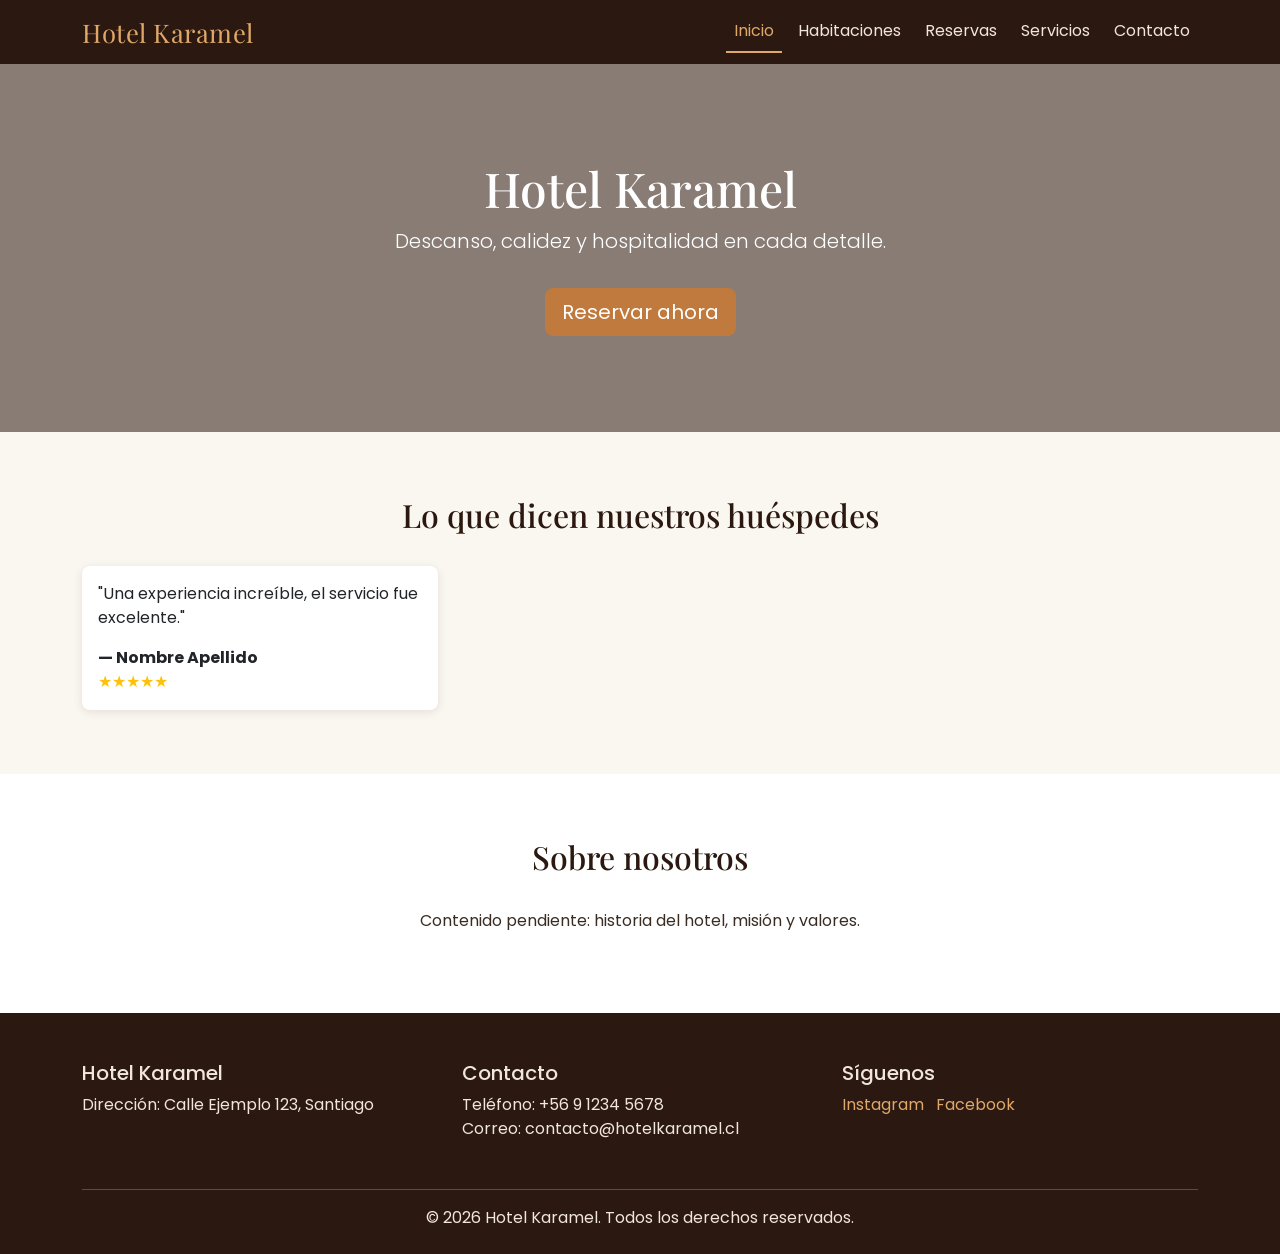
==== index.html @ dbb0a9de "Proyecto :D" ====
<!DOCTYPE html>
<html lang="es">
<head>
    <meta charset="UTF-8">
    <meta name="viewport" content="width=device-width, initial-scale=1.0">
    <title>Hotel Karamel</title>

    <!-- Bootstrap CSS -->
    <link href="https://cdn.jsdelivr.net/npm/bootstrap@5.3.3/dist/css/bootstrap.min.css" rel="stylesheet">
    <!-- Google Fonts -->
    <link rel="preconnect" href="https://fonts.googleapis.com">
    <link href="https://fonts.googleapis.com/css2?family=Playfair+Display:wght@600;700&family=Poppins:wght@300;400;600&display=swap" rel="stylesheet">
    <!-- Estilos propios -->
    <link rel="stylesheet" href="css/styles.css">
</head>
<body>

    <!-- ===== NAVBAR (R.11) ===== -->
    <nav class="navbar navbar-expand-lg navbar-karamel navbar-dark sticky-top">
        <div class="container">
            <a class="navbar-brand" href="index.html">Hotel Karamel</a>
            <button class="navbar-toggler" type="button" data-bs-toggle="collapse" data-bs-target="#navMenu">
                <span class="navbar-toggler-icon"></span>
            </button>
            <div class="collapse navbar-collapse" id="navMenu">
                <ul class="navbar-nav ms-auto">
                    <li class="nav-item"><a class="nav-link" href="index.html">Inicio</a></li>
                    <li class="nav-item"><a class="nav-link" href="habitaciones.html">Habitaciones</a></li>
                    <li class="nav-item"><a class="nav-link" href="reservas.html">Reservas</a></li>
                    <li class="nav-item"><a class="nav-link" href="servicios.html">Servicios</a></li>
                    <li class="nav-item"><a class="nav-link" href="contacto.html">Contacto</a></li>
                </ul>
            </div>
        </div>
    </nav>

    <!-- ===== HERO / R.1 Página de inicio ===== -->
    <header class="hero-karamel">
        <h1>Hotel Karamel</h1>
        <p class="lead">Descanso, calidez y hospitalidad en cada detalle.</p>
        <a href="reservas.html" class="btn btn-karamel btn-lg mt-3">Reservar ahora</a>
    </header>

    <main>

        <!-- ===== R.10 Sección de testimonios ===== -->
        <section id="testimonios">
            <div class="container">
                <h2>Lo que dicen nuestros huéspedes</h2>
                <div class="row g-4" id="lista-testimonios">
                    <!-- TODO (Anaïs): repetir esta card por cada testimonio -->
                    <div class="col-md-4">
                        <div class="card card-karamel h-100 p-3">
                            <p>"Una experiencia increíble, el servicio fue excelente."</p>
                            <strong>— Nombre Apellido</strong>
                            <div class="text-warning">★★★★★</div>
                        </div>
                    </div>
                </div>
            </div>
        </section>

        <!-- ===== R.14 Sección Sobre nosotros ===== -->
        <section id="sobre-nosotros" class="bg-white">
            <div class="container">
                <h2>Sobre nosotros</h2>
                <!-- TODO (Anaïs): historia, misión y valores del Hotel Karamel -->
                <p class="text-center mx-auto" style="max-width: 700px;">
                    Contenido pendiente: historia del hotel, misión y valores.
                </p>
            </div>
        </section>

    </main>

    <!-- ===== R.15 Footer con datos de contacto (compartido en todas las páginas) ===== -->
    <footer class="footer-karamel">
        <div class="container">
            <div class="row">
                <div class="col-md-4 mb-3">
                    <h5>Hotel Karamel</h5>
                    <p>Dirección: Calle Ejemplo 123, Santiago</p>
                </div>
                <div class="col-md-4 mb-3">
                    <h5>Contacto</h5>
                    <p>Teléfono: +56 9 1234 5678<br>
                    Correo: contacto@hotelkaramel.cl</p>
                </div>
                <div class="col-md-4 mb-3">
                    <h5>Síguenos</h5>
                    <a href="#" class="me-2">Instagram</a>
                    <a href="#">Facebook</a>
                </div>
            </div>
            <hr>
            <p class="text-center mb-0">&copy; 2026 Hotel Karamel. Todos los derechos reservados.</p>
        </div>
    </footer>

    <!-- Bootstrap JS -->
    <script src="https://cdn.jsdelivr.net/npm/bootstrap@5.3.3/dist/js/bootstrap.bundle.min.js"></script>
    <script src="js/main.js"></script>
</body>
</html>
---- css/styles.css ----
/* ============================================
   HOTEL KARAMEL — Hoja de estilos base
   Paleta inspirada en el nombre del hotel: tonos
   caramelo / ámbar sobre un fondo cálido oscuro.
   ============================================ */

:root {
  --karamel-dark: #2b1810;      /* fondo header/footer */
  --karamel-amber: #c17a3d;     /* acento principal (caramelo) */
  --karamel-amber-light: #e0a868;
  --karamel-cream: #faf6f0;     /* fondo general */
  --karamel-text: #3a2c22;
  --karamel-muted: #7a6a5c;

  --font-display: 'Playfair Display', Georgia, serif;
  --font-body: 'Poppins', 'Segoe UI', sans-serif;
}

body {
  font-family: var(--font-body);
  color: var(--karamel-text);
  background-color: var(--karamel-cream);
}

h1, h2, h3, .navbar-brand {
  font-family: var(--font-display);
}

/* ---------- NAVBAR ---------- */
.navbar-karamel {
  background-color: var(--karamel-dark);
}

.navbar-karamel .navbar-brand {
  color: var(--karamel-amber-light) !important;
  font-size: 1.6rem;
  letter-spacing: 0.5px;
}

.navbar-karamel .nav-link {
  color: #f0e6da !important;
  margin-left: 0.5rem;
  transition: color 0.2s ease;
}

.navbar-karamel .nav-link:hover {
  color: var(--karamel-amber-light) !important;
}

/* Resaltado de la sección activa (controlado por js/main.js) */
.navbar-karamel .nav-link.active {
  color: var(--karamel-amber-light) !important;
  border-bottom: 2px solid var(--karamel-amber-light);
}

/* ---------- HERO ---------- */
.hero-karamel {
  background: linear-gradient(rgba(43, 24, 16, 0.55), rgba(43, 24, 16, 0.55)),
              url('../img/hero-hotel.jpg') center/cover no-repeat;
  color: #fff;
  padding: 6rem 1rem;
  text-align: center;
}

.hero-karamel h1 {
  font-size: 3rem;
}

/* ---------- BOTONES ---------- */
.btn-karamel {
  background-color: var(--karamel-amber);
  border-color: var(--karamel-amber);
  color: #fff;
}

.btn-karamel:hover {
  background-color: var(--karamel-amber-light);
  border-color: var(--karamel-amber-light);
  color: #2b1810;
}

/* ---------- CARDS (habitaciones, servicios, testimonios) ---------- */
.card-karamel {
  border: none;
  border-radius: 0.5rem;
  box-shadow: 0 2px 10px rgba(43, 24, 16, 0.1);
  overflow: hidden;
}

.card-karamel .card-title {
  font-family: var(--font-display);
  color: var(--karamel-dark);
}

.card-karamel .precio {
  color: var(--karamel-amber);
  font-weight: 600;
}

/* ---------- SECCIONES ---------- */
section {
  padding: 4rem 0;
}

section h2 {
  color: var(--karamel-dark);
  margin-bottom: 2rem;
  text-align: center;
}

/* ---------- MENSAJES DE ESTADO (validaciones, confirmaciones) ---------- */
.mensaje-exito {
  color: #2e7d32;
  background-color: #e8f5e9;
  border: 1px solid #2e7d32;
  border-radius: 0.375rem;
  padding: 0.75rem 1rem;
  margin-top: 1rem;
}

.mensaje-error {
  color: #c62828;
  background-color: #fdecea;
  border: 1px solid #c62828;
  border-radius: 0.375rem;
  padding: 0.75rem 1rem;
  margin-top: 1rem;
}

.d-none-karamel {
  display: none;
}

/* ---------- FOOTER ---------- */
.footer-karamel {
  background-color: var(--karamel-dark);
  color: #f0e6da;
  padding: 3rem 0 1.5rem;
}

.footer-karamel a {
  color: var(--karamel-amber-light);
  text-decoration: none;
}

.footer-karamel a:hover {
  text-decoration: underline;
}
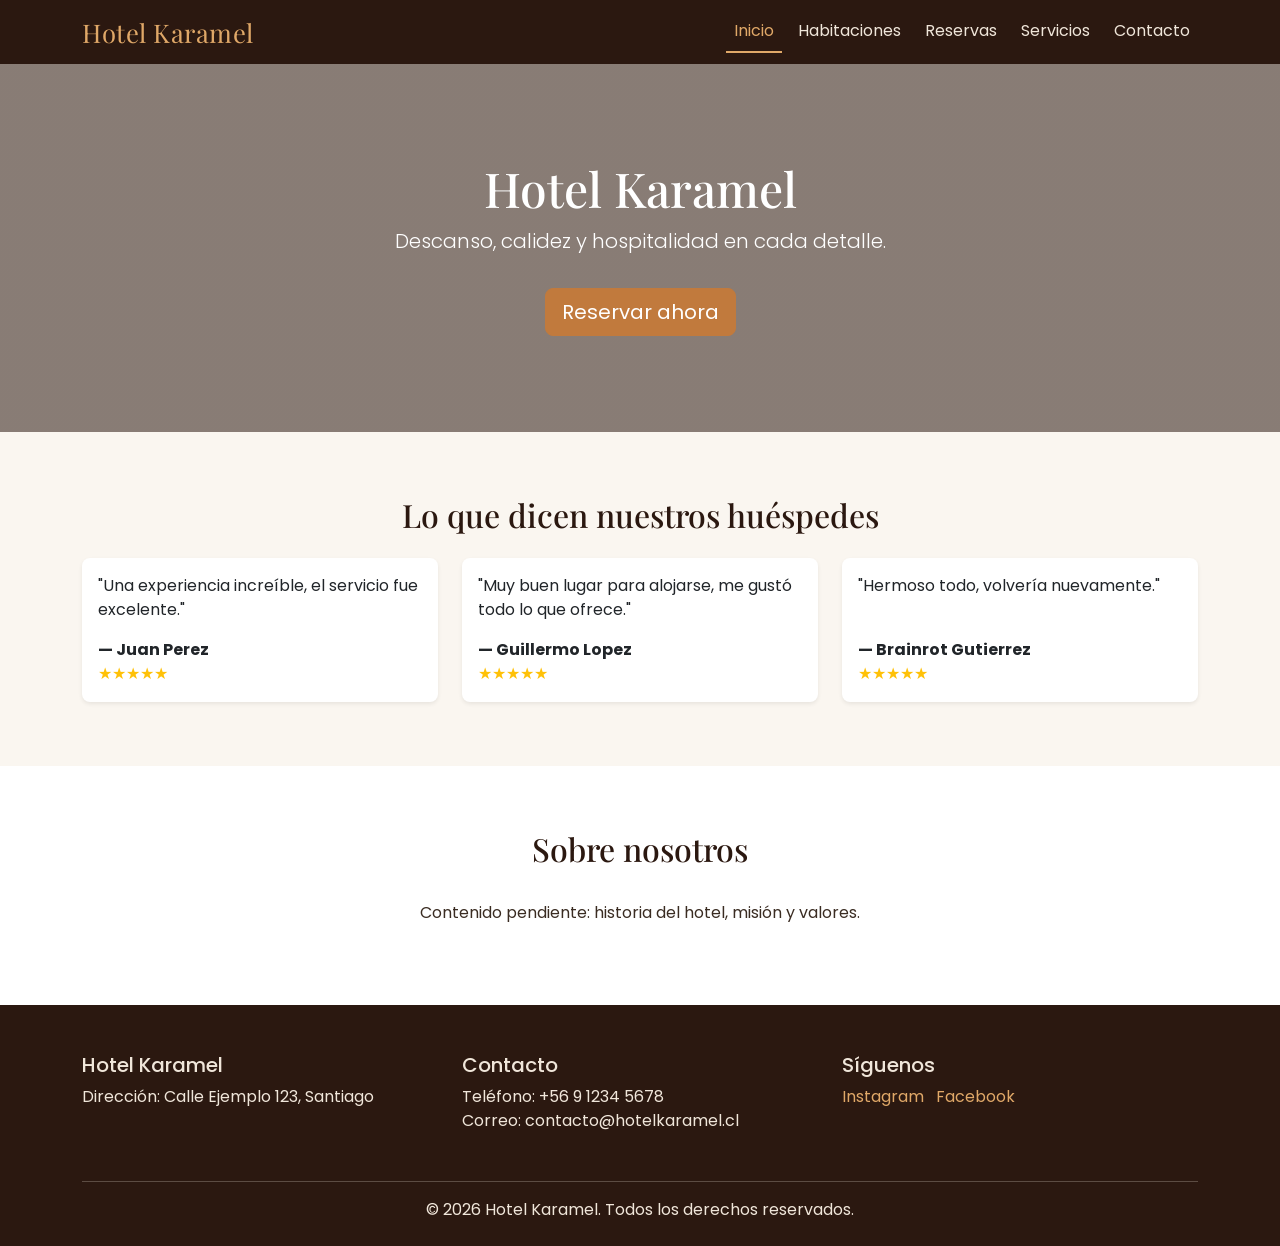
==== commit ecff39a5: "Cambios" ====
--- a/index.html
+++ b/index.html
@@ -44,21 +44,48 @@
     <main>
 
         <!-- ===== R.10 Sección de testimonios ===== -->
-        <section id="testimonios">
-            <div class="container">
-                <h2>Lo que dicen nuestros huéspedes</h2>
-                <div class="row g-4" id="lista-testimonios">
-                    <!-- TODO (Anaïs): repetir esta card por cada testimonio -->
-                    <div class="col-md-4">
-                        <div class="card card-karamel h-100 p-3">
-                            <p>"Una experiencia increíble, el servicio fue excelente."</p>
-                            <strong>— Nombre Apellido</strong>
-                            <div class="text-warning">★★★★★</div>
-                        </div>
+<section id="testimonios">
+    <div class="container">
+        <h2 class="text-center mb-4">Lo que dicen nuestros huéspedes</h2>
+        
+        <div class="row g-4" id="lista-testimonios">
+
+            <!-- Testimonio 1 -->
+            <div class="col-md-4">
+                <div class="card card-karamel h-100 p-3 shadow-sm">
+                    <p class="card-text">"Una experiencia increíble, el servicio fue excelente."</p>
+                    <div class="mt-auto">
+                        <strong class="d-block">— Juan Perez</strong>
+                        <div class="text-warning">★★★★★</div>
                     </div>
                 </div>
             </div>
-        </section>
+
+            <!-- Testimonio 2 -->
+            <div class="col-md-4">
+                <div class="card card-karamel h-100 p-3 shadow-sm">
+                    <p class="card-text">"Muy buen lugar para alojarse, me gustó todo lo que ofrece."</p>
+                    <div class="mt-auto">
+                        <strong class="d-block">— Guillermo Lopez</strong>
+                        <div class="text-warning">★★★★★</div>
+                    </div>
+                </div>
+            </div>
+
+            <!-- Testimonio 3 -->
+            <div class="col-md-4">
+                <div class="card card-karamel h-100 p-3 shadow-sm">
+                    <p class="card-text">"Hermoso todo, volvería nuevamente."</p>
+                    <div class="mt-auto">
+                        <strong class="d-block">— Brainrot Gutierrez</strong>
+                        <div class="text-warning">★★★★★</div>
+                    </div>
+                </div>
+            </div>
+
+        </div>
+    </div>
+</section>
 
         <!-- ===== R.14 Sección Sobre nosotros ===== -->
         <section id="sobre-nosotros" class="bg-white">
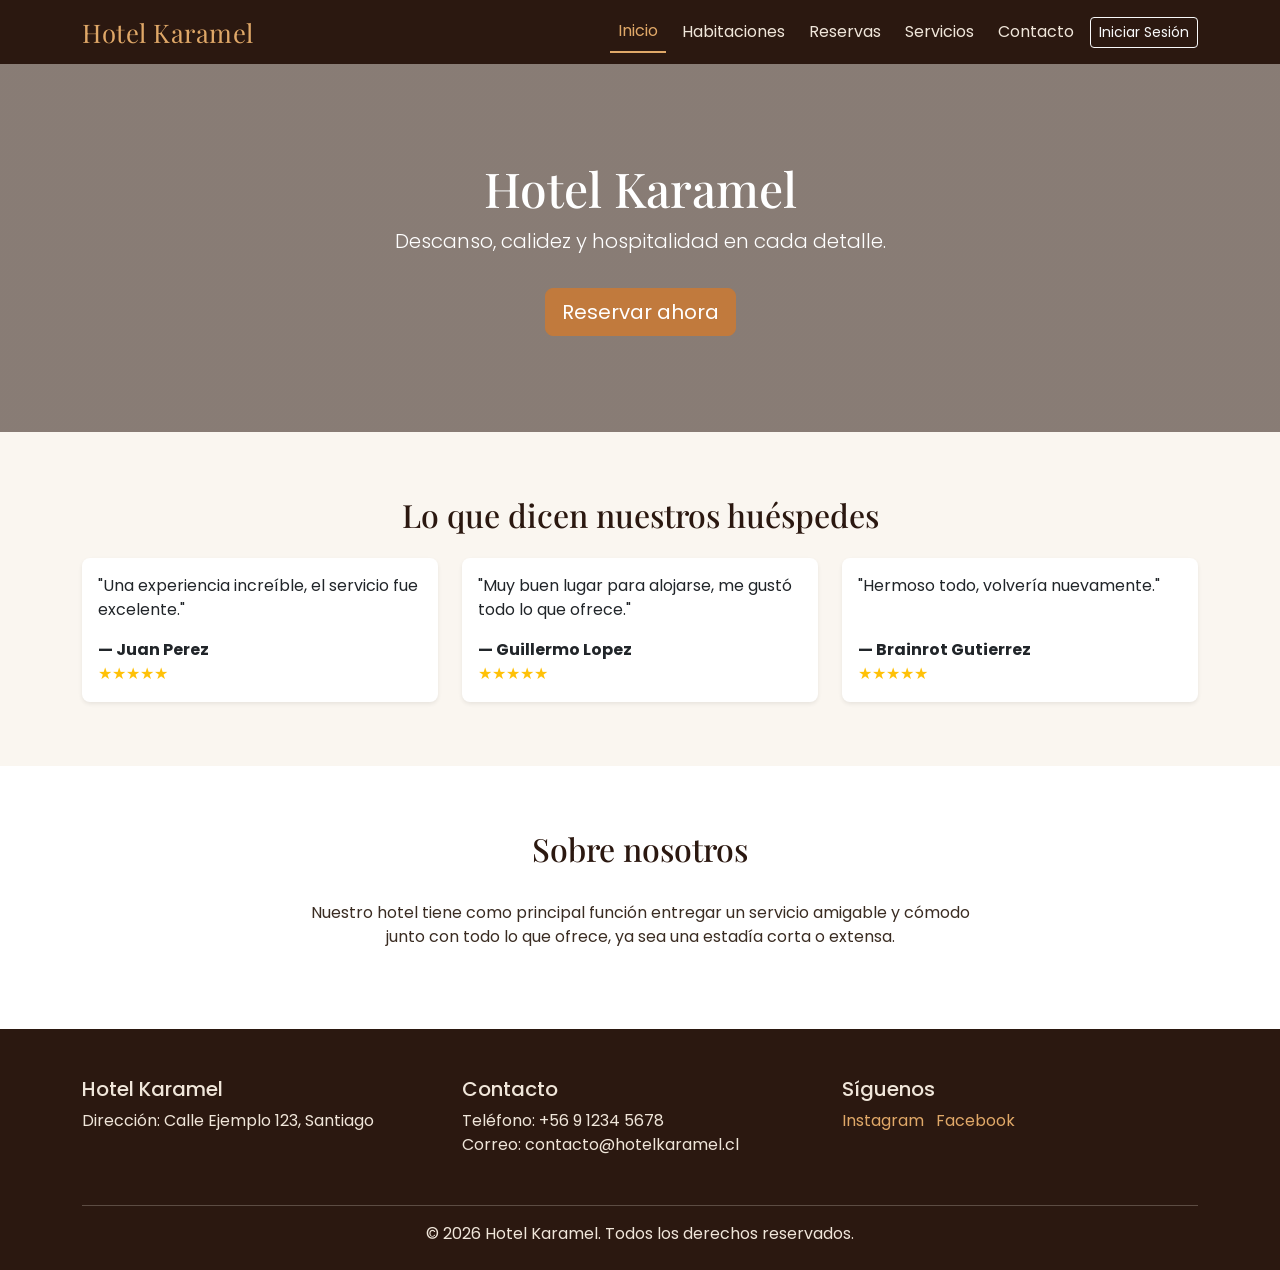
==== commit ff4f7385: "Se Agrega un Login y Perfil" ====
--- a/index.html
+++ b/index.html
@@ -23,12 +23,17 @@
                 <span class="navbar-toggler-icon"></span>
             </button>
             <div class="collapse navbar-collapse" id="navMenu">
-                <ul class="navbar-nav ms-auto">
-                    <li class="nav-item"><a class="nav-link" href="index.html">Inicio</a></li>
+                <ul class="navbar-nav ms-auto align-items-lg-center">
+                    <li class="nav-item"><a class="nav-link active" href="index.html">Inicio</a></li>
                     <li class="nav-item"><a class="nav-link" href="habitaciones.html">Habitaciones</a></li>
                     <li class="nav-item"><a class="nav-link" href="reservas.html">Reservas</a></li>
                     <li class="nav-item"><a class="nav-link" href="servicios.html">Servicios</a></li>
                     <li class="nav-item"><a class="nav-link" href="contacto.html">Contacto</a></li>
+                    
+                    <!-- Elemento dinámico para el perfil / login -->
+                    <li class="nav-item ms-lg-2" id="menu-usuario">
+                        <a class="btn btn-outline-light btn-sm" href="login.html">Iniciar Sesión</a>
+                    </li>
                 </ul>
             </div>
         </div>
@@ -44,56 +49,55 @@
     <main>
 
         <!-- ===== R.10 Sección de testimonios ===== -->
-<section id="testimonios">
-    <div class="container">
-        <h2 class="text-center mb-4">Lo que dicen nuestros huéspedes</h2>
-        
-        <div class="row g-4" id="lista-testimonios">
+        <section id="testimonios">
+            <div class="container">
+                <h2 class="text-center mb-4">Lo que dicen nuestros huéspedes</h2>
+                
+                <div class="row g-4" id="lista-testimonios">
 
-            <!-- Testimonio 1 -->
-            <div class="col-md-4">
-                <div class="card card-karamel h-100 p-3 shadow-sm">
-                    <p class="card-text">"Una experiencia increíble, el servicio fue excelente."</p>
-                    <div class="mt-auto">
-                        <strong class="d-block">— Juan Perez</strong>
-                        <div class="text-warning">★★★★★</div>
+                    <!-- Testimonio 1 -->
+                    <div class="col-md-4">
+                        <div class="card card-karamel h-100 p-3 shadow-sm">
+                            <p class="card-text">"Una experiencia increíble, el servicio fue excelente."</p>
+                            <div class="mt-auto">
+                                <strong class="d-block">— Juan Perez</strong>
+                                <div class="text-warning">★★★★★</div>
+                            </div>
+                        </div>
                     </div>
+
+                    <!-- Testimonio 2 -->
+                    <div class="col-md-4">
+                        <div class="card card-karamel h-100 p-3 shadow-sm">
+                            <p class="card-text">"Muy buen lugar para alojarse, me gustó todo lo que ofrece."</p>
+                            <div class="mt-auto">
+                                <strong class="d-block">— Guillermo Lopez</strong>
+                                <div class="text-warning">★★★★★</div>
+                            </div>
+                        </div>
+                    </div>
+
+                    <!-- Testimonio 3 -->
+                    <div class="col-md-4">
+                        <div class="card card-karamel h-100 p-3 shadow-sm">
+                            <p class="card-text">"Hermoso todo, volvería nuevamente."</p>
+                            <div class="mt-auto">
+                                <strong class="d-block">— Brainrot Gutierrez</strong>
+                                <div class="text-warning">★★★★★</div>
+                            </div>
+                        </div>
+                    </div>
+
                 </div>
             </div>
-
-            <!-- Testimonio 2 -->
-            <div class="col-md-4">
-                <div class="card card-karamel h-100 p-3 shadow-sm">
-                    <p class="card-text">"Muy buen lugar para alojarse, me gustó todo lo que ofrece."</p>
-                    <div class="mt-auto">
-                        <strong class="d-block">— Guillermo Lopez</strong>
-                        <div class="text-warning">★★★★★</div>
-                    </div>
-                </div>
-            </div>
-
-            <!-- Testimonio 3 -->
-            <div class="col-md-4">
-                <div class="card card-karamel h-100 p-3 shadow-sm">
-                    <p class="card-text">"Hermoso todo, volvería nuevamente."</p>
-                    <div class="mt-auto">
-                        <strong class="d-block">— Brainrot Gutierrez</strong>
-                        <div class="text-warning">★★★★★</div>
-                    </div>
-                </div>
-            </div>
-
-        </div>
-    </div>
-</section>
+        </section>
 
         <!-- ===== R.14 Sección Sobre nosotros ===== -->
         <section id="sobre-nosotros" class="bg-white">
             <div class="container">
                 <h2>Sobre nosotros</h2>
-                <!-- TODO (Anaïs): historia, misión y valores del Hotel Karamel -->
                 <p class="text-center mx-auto" style="max-width: 700px;">
-                    Contenido pendiente: historia del hotel, misión y valores.
+                    Nuestro hotel tiene como principal función entregar un servicio amigable y cómodo junto con todo lo que ofrece, ya sea una estadía corta o extensa.
                 </p>
             </div>
         </section>
@@ -126,6 +130,9 @@
 
     <!-- Bootstrap JS -->
     <script src="https://cdn.jsdelivr.net/npm/bootstrap@5.3.3/dist/js/bootstrap.bundle.min.js"></script>
+    
+    <!-- Scripts Propios (Cargar siempre auth.js antes de main.js) -->
+    <script src="js/auth.js"></script>
     <script src="js/main.js"></script>
 </body>
-</html>
+</html>
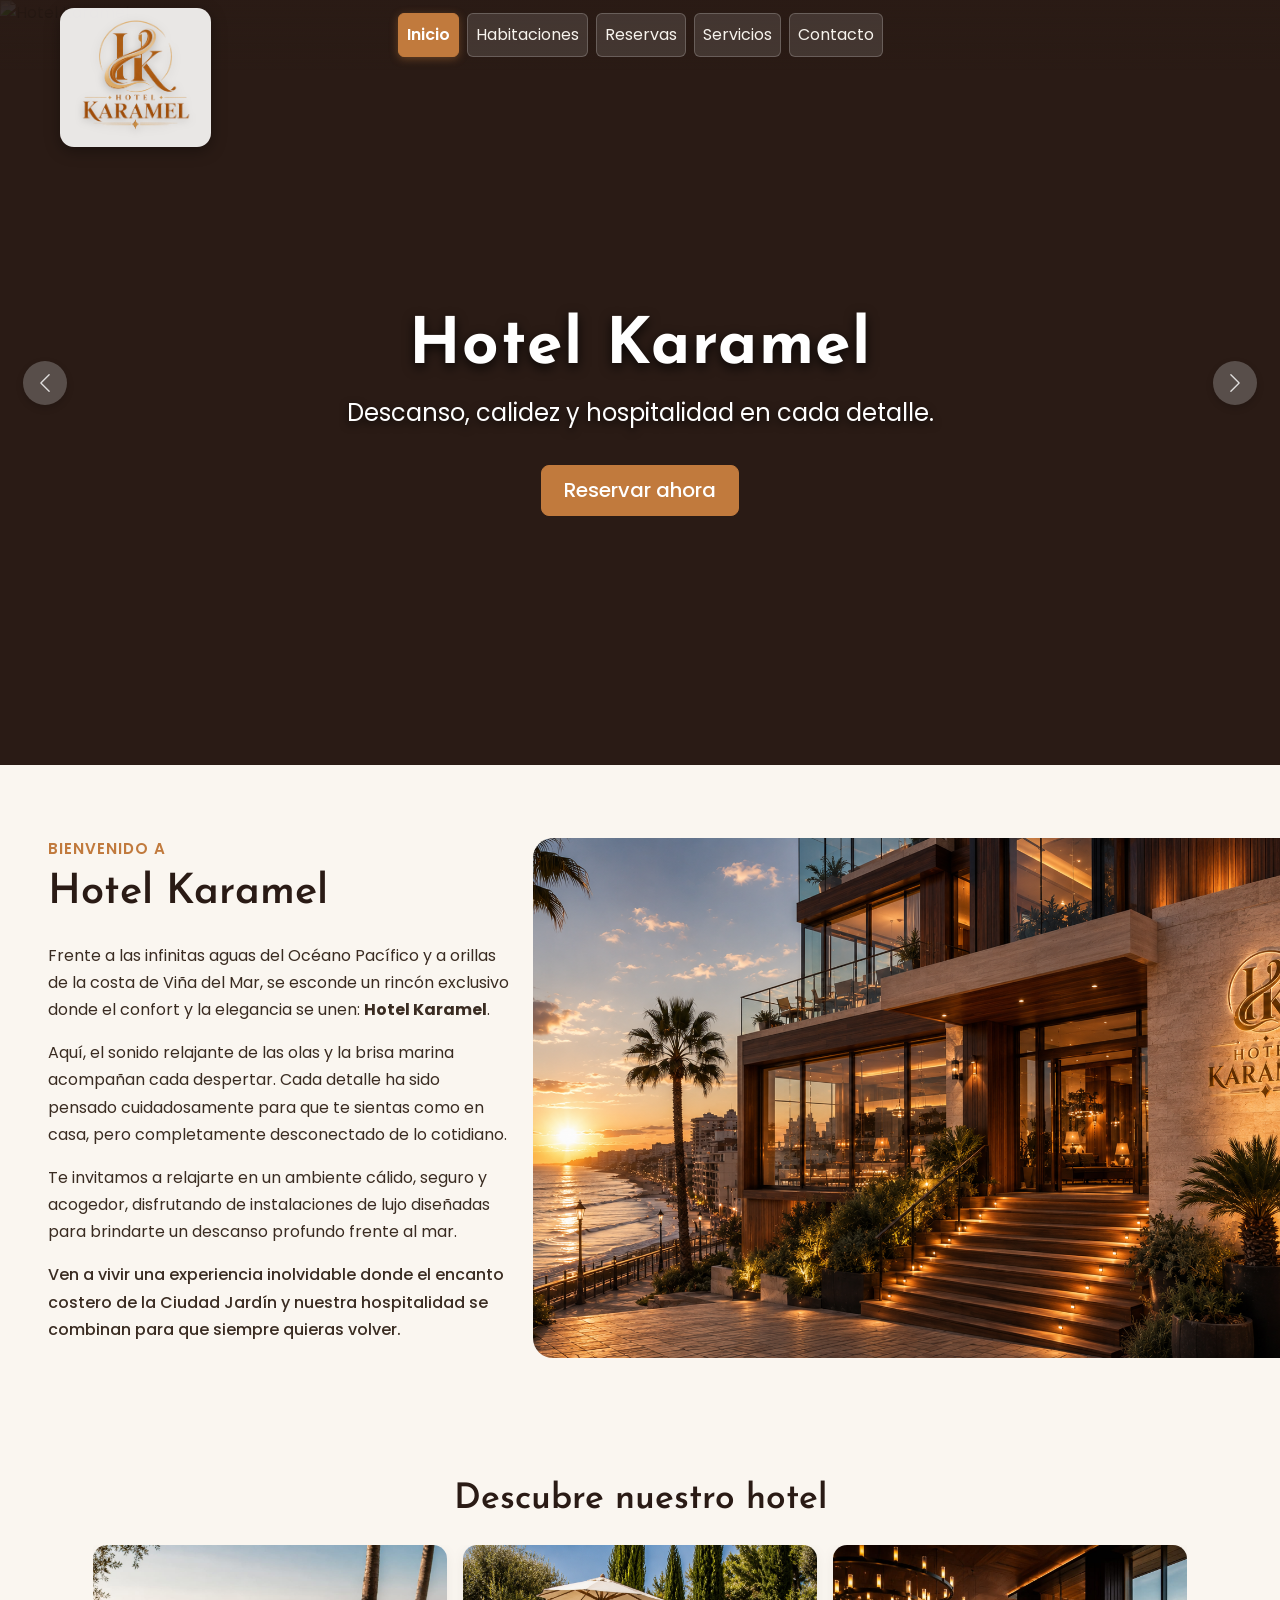
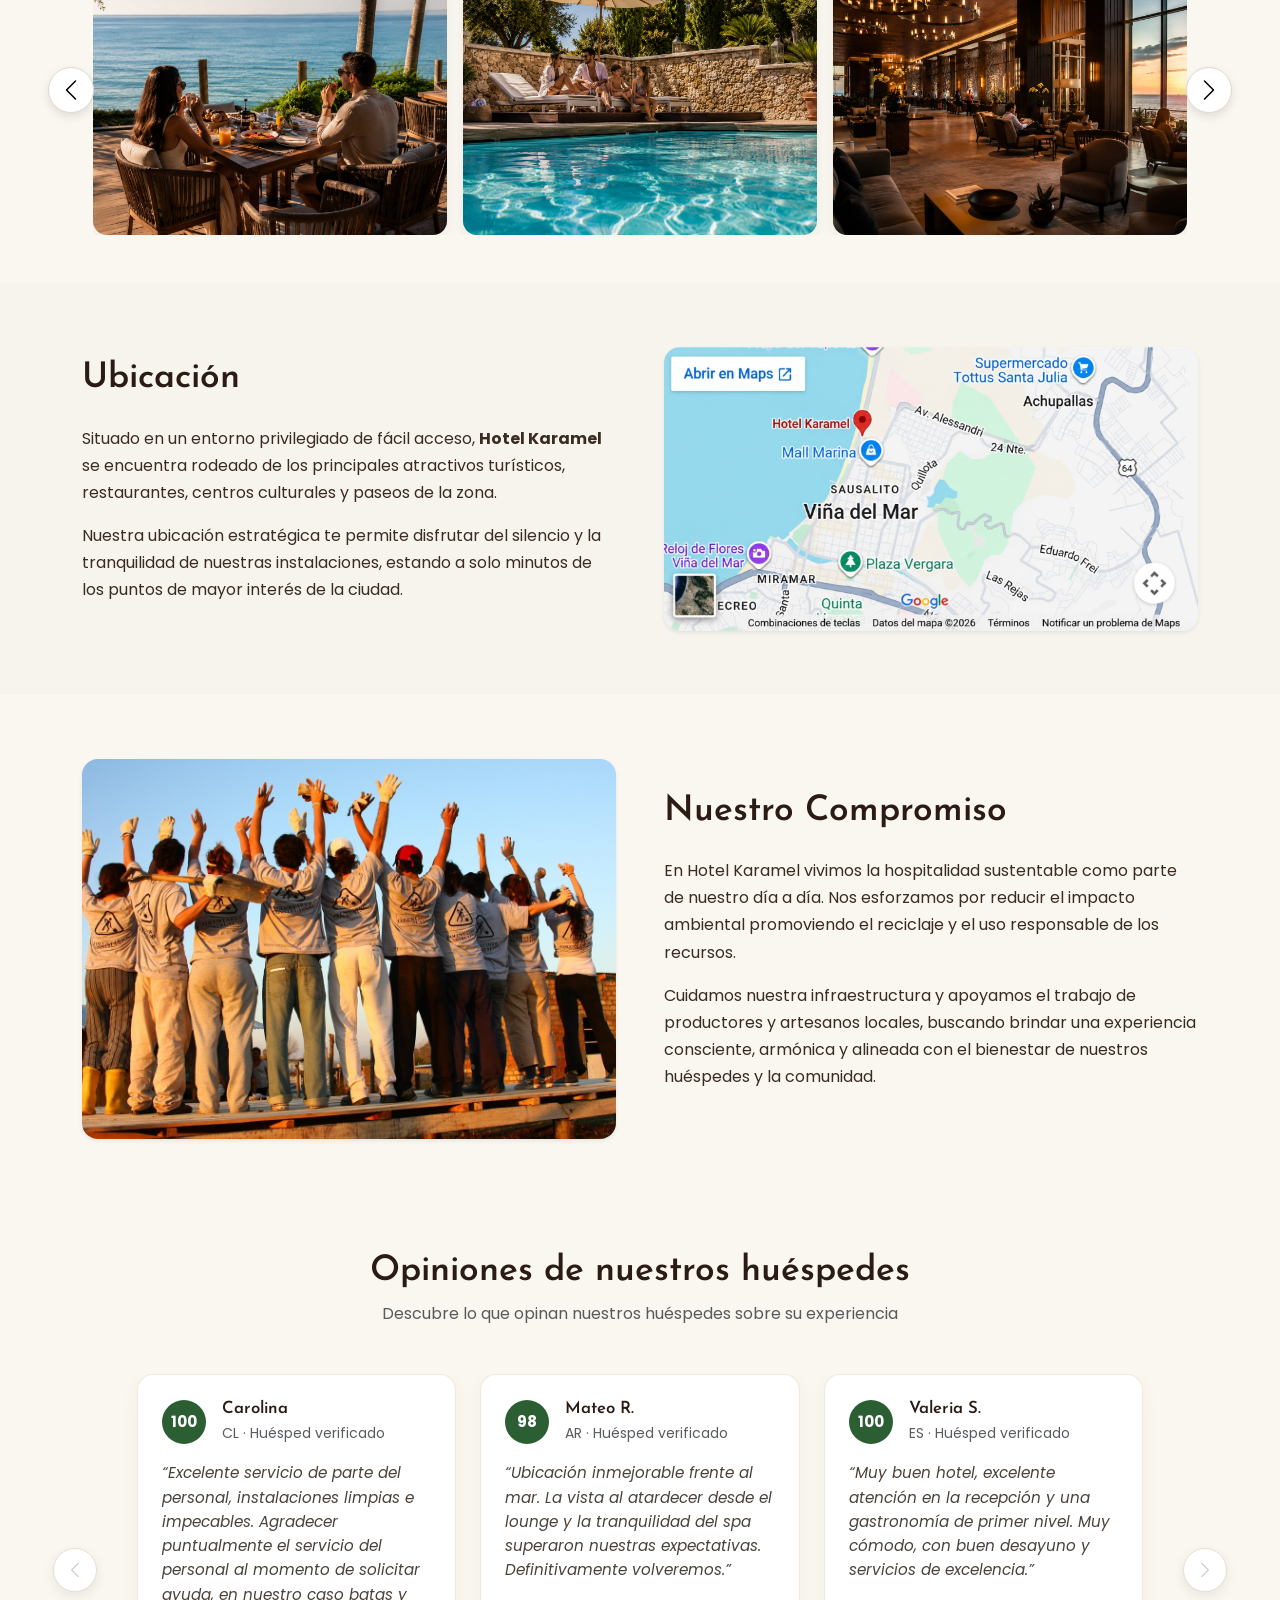
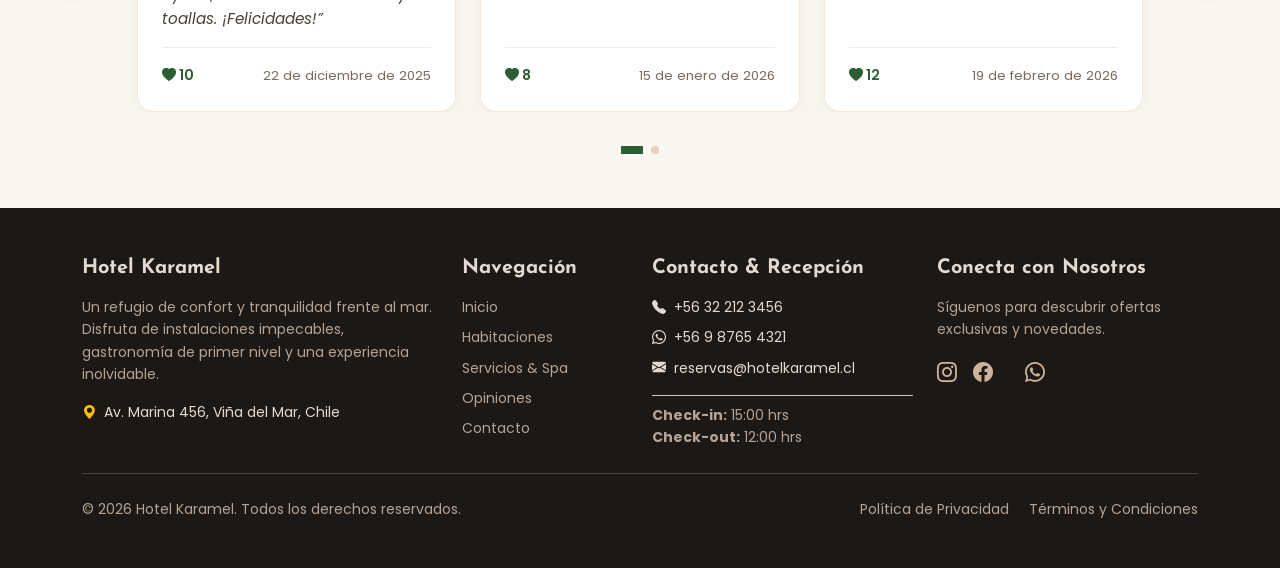
==== commit b5ab8b45: "Ajustes finales de anais" ====
--- a/index.html
+++ b/index.html
@@ -3,10 +3,14 @@
 <head>
     <meta charset="UTF-8">
     <meta name="viewport" content="width=device-width, initial-scale=1.0">
-    <title>Hotel Karamel</title>
+    <title>Hotel Karamel - Inicio</title>
+
+    <!-- PRECARGA INSTANTÁNEA DE LA PRIMERA IMAGEN EN ALTA CALIDAD -->
+    <link rel="preload" as="image" href="https://images.unsplash.com/photo-1566073771259-6a8506099945?auto=format&fit=crop&w=1600&q=80">
 
     <!-- Bootstrap CSS -->
     <link href="https://cdn.jsdelivr.net/npm/bootstrap@5.3.3/dist/css/bootstrap.min.css" rel="stylesheet">
+    <link rel="stylesheet" href="https://cdn.jsdelivr.net/npm/bootstrap-icons@1.11.3/font/bootstrap-icons.min.css">
     <!-- Google Fonts -->
     <link rel="preconnect" href="https://fonts.googleapis.com">
     <link href="https://fonts.googleapis.com/css2?family=Playfair+Display:wght@600;700&family=Poppins:wght@300;400;600&display=swap" rel="stylesheet">
@@ -15,124 +19,470 @@
 </head>
 <body>
 
-    <!-- ===== NAVBAR (R.11) ===== -->
-    <nav class="navbar navbar-expand-lg navbar-karamel navbar-dark sticky-top">
+   <!-- ===== SECCIÓN HERO CON NAVEGACIÓN Y CARRUSEL ===== -->
+<header class="hero-karamel p-0 overflow-hidden">
+
+    <!-- MENÚ SUPERIOR FLOTANTE -->
+    <nav class="navbar navbar-expand-lg navbar-dark navbar-karamel navbar-hero">
         <div class="container">
-            <a class="navbar-brand" href="index.html">Hotel Karamel</a>
-            <button class="navbar-toggler" type="button" data-bs-toggle="collapse" data-bs-target="#navMenu">
+            <a class="navbar-brand" href="index.html">
+                <img src="img/logo.png" alt="Hotel Karamel" class="logo-img">
+            </a>
+
+            <button class="navbar-toggler ms-auto" type="button" data-bs-toggle="collapse" data-bs-target="#navMenu">
                 <span class="navbar-toggler-icon"></span>
             </button>
             <div class="collapse navbar-collapse" id="navMenu">
-                <ul class="navbar-nav ms-auto align-items-lg-center">
-                    <li class="nav-item"><a class="nav-link active" href="index.html">Inicio</a></li>
+                <ul class="navbar-nav mx-auto">
+                    <li class="nav-item"><a class="nav-link" href="index.html">Inicio</a></li>
                     <li class="nav-item"><a class="nav-link" href="habitaciones.html">Habitaciones</a></li>
                     <li class="nav-item"><a class="nav-link" href="reservas.html">Reservas</a></li>
                     <li class="nav-item"><a class="nav-link" href="servicios.html">Servicios</a></li>
                     <li class="nav-item"><a class="nav-link" href="contacto.html">Contacto</a></li>
-                    
-                    <!-- Elemento dinámico para el perfil / login -->
-                    <li class="nav-item ms-lg-2" id="menu-usuario">
-                        <a class="btn btn-outline-light btn-sm" href="login.html">Iniciar Sesión</a>
-                    </li>
                 </ul>
             </div>
         </div>
     </nav>
 
-    <!-- ===== HERO / R.1 Página de inicio ===== -->
-    <header class="hero-karamel">
-        <h1>Hotel Karamel</h1>
-        <p class="lead">Descanso, calidez y hospitalidad en cada detalle.</p>
-        <a href="reservas.html" class="btn btn-karamel btn-lg mt-3">Reservar ahora</a>
-    </header>
+    <!-- CARRUSEL MANUAL CON TEXTO Y BOTÓN INDIVIDUAL POR DIAPOSITIVA -->
+    <div id="carruselHero" class="carousel slide carousel-fade" data-bs-interval="false">
+        <div class="carousel-inner">
+            
+            <!-- Diapositiva 1: Inicio / Reservas -->
+            <div class="carousel-item active">
+                <img src="https://images.unsplash.com/photo-1566073771259-6a8506099945?auto=format&fit=crop&w=1600&q=80" class="d-block w-100 hero-img" alt="Hotel Karamel">
+                <div class="hero-overlay d-flex flex-column justify-content-center align-items-center text-center">
+                    <h1>Hotel Karamel</h1>
+                    <p class="lead">Descanso, calidez y hospitalidad en cada detalle.</p>
+                    <a href="reservas.html" class="btn btn-karamel btn-lg mt-3">Reservar ahora</a>
+                </div>
+            </div>
+
+            <!-- Diapositiva 2: Habitaciones -->
+            <div class="carousel-item">
+                <img src="https://images.unsplash.com/photo-1582719478250-c89cae4dc85b?auto=format&fit=crop&w=1600&q=80" class="d-block w-100 hero-img" alt="Habitaciones Hotel Karamel">
+                <div class="hero-overlay d-flex flex-column justify-content-center align-items-center text-center">
+                    <h1>Nuestras Habitaciones</h1>
+                    <p class="lead">Espacios diseñados para garantizar tu máximo confort.</p>
+                    <a href="habitaciones.html" class="btn btn-karamel btn-lg mt-3">Ver habitaciones</a>
+                </div>
+            </div>
+<!-- Diapositiva 3: Servicios -->
+        <div class="carousel-item">
+            <img src="https://images.unsplash.com/photo-1576013551627-0cc20b96c2a7?auto=format&fit=crop&w=1600&q=80" class="d-block w-100 hero-img" alt="Servicios Hotel Karamel">
+            <div class="hero-overlay d-flex flex-column justify-content-center align-items-center text-center">
+                <h1>Servicios Exclusivos</h1>
+                <p class="lead">Piscina, gastronomía y experiencias inolvidables a tu alcance.</p>
+                <a href="servicios.html" class="btn btn-karamel btn-lg mt-3">Conocer servicios</a>
+            </div>
+        </div>
+
+    </div> <!-- ESTE CIERRA EL carousel-inner -->
+
+    <!-- CONTROLES DEL CARRUSEL -->
+    <button class="carousel-control-prev" type="button" data-bs-target="#carruselHero" data-bs-slide="prev">
+        <span class="carousel-control-prev-icon" aria-hidden="true"></span>
+        <span class="visually-hidden">Anterior</span>
+    </button>
+    <button class="carousel-control-next" type="button" data-bs-target="#carruselHero" data-bs-slide="next">
+        <span class="carousel-control-next-icon" aria-hidden="true"></span>
+        <span class="visually-hidden">Siguiente</span>
+    </button>
+
+</div> <!-- ESTE CIERRA EL carruselHero -->
+
+</header>
 
     <main>
-
-        <!-- ===== R.10 Sección de testimonios ===== -->
-        <section id="testimonios">
-            <div class="container">
-                <h2 class="text-center mb-4">Lo que dicen nuestros huéspedes</h2>
+   <!-- ============================================
+     SECCIÓN 1: BIENVENIDA / INFORMACIÓN DEL HOTEL
+============================================ -->
+<section class="sec-bienvenida py-5 overflow-hidden">
+    <div class="container-fluid px-0">
+        <div class="row g-0 align-items-center">
+            
+            <!-- Columna de Texto (Izquierda) -->
+            <div class="col-12 col-lg-5 ps-4 ps-md-5 pe-lg-4 py-4">
+                <span class="subtitulo-etiqueta">Bienvenido a</span>
+                <h2 class="titulo-destacado mb-4">Hotel Karamel</h2>
+                <p class="texto-cuerpo">
+                    Frente a las infinitas aguas del Océano Pacífico y a orillas de la costa de Viña del Mar, se esconde un rincón exclusivo donde el confort y la elegancia se unen: <strong>Hotel Karamel</strong>.
+                </p>
+                <p class="texto-cuerpo">
+                    Aquí, el sonido relajante de las olas y la brisa marina acompañan cada despertar. Cada detalle ha sido pensado cuidadosamente para que te sientas como en casa, pero completamente desconectado de lo cotidiano.
+                </p>
+                <p class="texto-cuerpo">
+                    Te invitamos a relajarte en un ambiente cálido, seguro y acogedor, disfrutando de instalaciones de lujo diseñadas para brindarte un descanso profundo frente al mar.
+                </p>
+                <p class="texto-cuerpo fw-medium">
+                    Ven a vivir una experiencia inolvidable donde el encanto costero de la Ciudad Jardín y nuestra hospitalidad se combinan para que siempre quieras volver.
+                </p>
+            </div>
+
+            <!-- Columna de Imagen (Derecha) -->
+            <div class="col-12 col-lg-7 ms-auto">
+                <img src="img/HotelKaramel.png" alt="Hotel Karamel" class="img-fluid w-100 style-img-bienvenida">
+            </div>
+
+        </div>
+    </div>
+</section>
+
+<!-- ============================================
+     DESCUBRE NUESTRO HOTEL
+============================================ -->
+<section class="sec-descubre py-5">
+    <div class="container-fluid px-lg-5">
+        <!-- Título de la sección -->
+        <div class="text-center mb-4">
+            <h2 class="titulo-seccion">Descubre nuestro hotel</h2>
+        </div>
+
+        <!-- Carrusel multi-imagen de menor tamaño -->
+        <div id="carruselDescubre" class="carousel slide" data-bs-ride="carousel">
+            <div class="carousel-inner">
                 
-                <div class="row g-4" id="lista-testimonios">
-
-                    <!-- Testimonio 1 -->
-                    <div class="col-md-4">
-                        <div class="card card-karamel h-100 p-3 shadow-sm">
-                            <p class="card-text">"Una experiencia increíble, el servicio fue excelente."</p>
-                            <div class="mt-auto">
-                                <strong class="d-block">— Juan Perez</strong>
-                                <div class="text-warning">★★★★★</div>
-                            </div>
+                <!-- Diapositiva 1 -->
+               <div class="carousel-item active">
+              <div class="row g-3">
+                <div class="col-12 col-md-6 col-lg-4">
+                  <img src="img/terraza.jpeg" class="d-block w-100 img-carrusel-descubre" alt="Vista y terrazas">
+                </div>
+                <div class="col-12 col-md-6 col-lg-4 d-none d-md-block">
+                  <img src="img/piscina.png" class="d-block w-100 img-carrusel-descubre" alt="Huéspedes disfrutando">
+                </div>
+                <div class="col-12 col-lg-4 d-none d-lg-block">
+                  <img src="img/louge.jpeg" class="d-block w-100 img-carrusel-descubre" alt="Salones y convivencia">
+                </div>
+              </div>
+            </div>
+
+                <!-- Diapositiva 2 -->
+                <div class="carousel-item">
+                    <div class="row g-3">
+                        <div class="col-12 col-md-6 col-lg-4">
+                            <img src="agregar imagen" class="d-block w-100 img-carrusel-descubre" alt="Áreas de descanso">
+                        </div>
+                        <div class="col-12 col-md-6 col-lg-4 d-none d-md-block">
+                            <img src="img/Restaurant.png" class="d-block w-100 img-carrusel-descubre" alt="Experiencias Karamel">
+                        </div>
+                        <div class="col-12 col-lg-4 d-none d-lg-block">
+                            <img src="img/recepcion.jpeg" class="d-block w-100 img-carrusel-descubre" alt="Espacios del hotel">
                         </div>
                     </div>
-
-                    <!-- Testimonio 2 -->
-                    <div class="col-md-4">
-                        <div class="card card-karamel h-100 p-3 shadow-sm">
-                            <p class="card-text">"Muy buen lugar para alojarse, me gustó todo lo que ofrece."</p>
-                            <div class="mt-auto">
-                                <strong class="d-block">— Guillermo Lopez</strong>
-                                <div class="text-warning">★★★★★</div>
-                            </div>
-                        </div>
-                    </div>
-
-                    <!-- Testimonio 3 -->
-                    <div class="col-md-4">
-                        <div class="card card-karamel h-100 p-3 shadow-sm">
-                            <p class="card-text">"Hermoso todo, volvería nuevamente."</p>
-                            <div class="mt-auto">
-                                <strong class="d-block">— Brainrot Gutierrez</strong>
-                                <div class="text-warning">★★★★★</div>
-                            </div>
-                        </div>
-                    </div>
-
-                </div>
-            </div>
-        </section>
-
-        <!-- ===== R.14 Sección Sobre nosotros ===== -->
-        <section id="sobre-nosotros" class="bg-white">
-            <div class="container">
-                <h2>Sobre nosotros</h2>
-                <p class="text-center mx-auto" style="max-width: 700px;">
-                    Nuestro hotel tiene como principal función entregar un servicio amigable y cómodo junto con todo lo que ofrece, ya sea una estadía corta o extensa.
-                </p>
-            </div>
-        </section>
-
+                </div>
+
+            </div>
+
+            <!-- Flechas de navegación -->
+            <button class="carousel-control-prev" type="button" data-bs-target="#carruselDescubre" data-bs-slide="prev">
+                <span class="carousel-control-prev-icon" aria-hidden="true"></span>
+                <span class="visually-hidden">Anterior</span>
+            </button>
+            <button class="carousel-control-next" type="button" data-bs-target="#carruselDescubre" data-bs-slide="next">
+                <span class="carousel-control-next-icon" aria-hidden="true"></span>
+                <span class="visually-hidden">Siguiente</span>
+            </button>
+        </div>
+    </div>
+</section>
+
+<!-- ============================================
+     SECCIÓN 2: UBICACIÓN
+============================================ -->
+<section class="sec-ubicacion py-5 bg-suave">
+    <div class="container py-lg-3">
+        <div class="row align-items-center g-5">
+            <!-- Texto izquierda -->
+            <div class="col-lg-6">
+                <h2 class="titulo-seccion mb-4">Ubicación</h2>
+                <p class="texto-cuerpo">
+                    Situado en un entorno privilegiado de fácil acceso, <strong>Hotel Karamel</strong> se encuentra rodeado de los principales atractivos turísticos, restaurantes, centros culturales y paseos de la zona.
+                </p>
+                <p class="texto-cuerpo">
+                    Nuestra ubicación estratégica te permite disfrutar del silencio y la tranquilidad de nuestras instalaciones, estando a solo minutos de los puntos de mayor interés de la ciudad.
+                </p>
+            </div>
+            <!-- Imagen / Mapa derecha -->
+            <div class="col-lg-6">
+                <div class="mapa-contenedor rounded-4 overflow-hidden shadow-sm">
+                    <img src="img/mapa.jpeg" alt="Ubicación Hotel Karamel" class="img-fluid w-100">
+                </div>
+            </div>
+        </div>
+    </div>
+</section>
+
+<!-- ============================================
+     SECCIÓN 3: NUESTRO COMPROMISO
+============================================ -->
+<section class="sec-compromiso py-5">
+    <div class="container py-lg-3">
+        <div class="row align-items-center g-5">
+            <!-- Imagen izquierda -->
+            <div class="col-lg-6 order-2 order-lg-1">
+                <div class="contenedor-img-compromiso">
+                    <img src="img/eco.jpg" alt="Nuestro Compromiso" class="img-fluid rounded-4 shadow-sm w-100 style-img-compromiso">
+                </div>
+            </div>
+            <!-- Texto derecha -->
+            <div class="col-lg-6 order-1 order-lg-2">
+                <h2 class="titulo-seccion mb-4">Nuestro Compromiso</h2>
+                <p class="texto-cuerpo">
+                    En Hotel Karamel vivimos la hospitalidad sustentable como parte de nuestro día a día. Nos esforzamos por reducir el impacto ambiental promoviendo el reciclaje y el uso responsable de los recursos.
+                </p>
+                <p class="texto-cuerpo">
+                    Cuidamos nuestra infraestructura y apoyamos el trabajo de productores y artesanos locales, buscando brindar una experiencia consciente, armónica y alineada con el bienestar de nuestros huéspedes y la comunidad.
+                </p>
+            </div>
+        </div>
+    </div>
+</section>
+        <!-- ==========================================================================
+     SECCIÓN OPINIONES DE NUESTROS HUÉSPEDES
+     ========================================================================== -->
+<section id="opiniones" class="sec-opiniones py-5">
+  <!-- Cambio a container-fluid para expandir a lo ancho -->
+  <div class="container-fluid px-3 px-lg-5 position-relative">
+    
+    <!-- Encabezado de la sección -->
+    <div class="text-center mb-5">
+      <h2 class="titulo-seccion">Opiniones de nuestros huéspedes</h2>
+      <p class="subtitulo-seccion text-muted">Descubre lo que opinan nuestros huéspedes sobre su experiencia</p>
+    </div>
+
+    <!-- Carrusel de Testimonios -->
+    <div id="carruselOpiniones" class="carousel slide pb-5" data-bs-ride="carousel">
+      
+      <!-- Indicadores de navegación -->
+      <div class="carousel-indicators" style="bottom: -20px;">
+        <button type="button" data-bs-target="#carruselOpiniones" data-bs-slide-to="0" class="active" aria-current="true" aria-label="Diapositiva 1"></button>
+        <button type="button" data-bs-target="#carruselOpiniones" data-bs-slide-to="1" aria-label="Diapositiva 2"></button>
+      </div>
+
+      <!-- Contenedor Único de Diapositivas -->
+      <div class="carousel-inner px-2 px-md-4">
+
+        <!-- Diapositiva 1 -->
+        <div class="carousel-item active">
+          <div class="row g-4">
+            
+            <!-- Tarjeta 1 -->
+            <div class="col-12 col-md-6 col-lg-4">
+              <div class="card-opinion h-100 p-4">
+                <div class="d-flex align-items-center mb-3">
+                  <div class="badge-puntuacion me-3">100</div>
+                  <div>
+                    <h5 class="nombre-usuario mb-0">Carolina</h5>
+                    <small class="text-muted">CL · Huésped verificado</small>
+                  </div>
+                </div>
+                <p class="texto-opinion">“Excelente servicio de parte del personal, instalaciones limpias e impecables. Agradecer puntualmente el servicio del personal al momento de solicitar ayuda, en nuestro caso batas y toallas. ¡Felicidades!”</p>
+                <div class="d-flex justify-content-between align-items-center mt-auto pt-3 border-top-custom">
+                  <span class="corazon-likes"><i class="bi bi-heart-fill"></i> 10</span>
+                  <small class="fecha-opinion">22 de diciembre de 2025</small>
+                </div>
+              </div>
+            </div>
+
+            <!-- Tarjeta 2 -->
+            <div class="col-12 col-md-6 col-lg-4 d-none d-md-block">
+              <div class="card-opinion h-100 p-4">
+                <div class="d-flex align-items-center mb-3">
+                  <div class="badge-puntuacion me-3">98</div>
+                  <div>
+                    <h5 class="nombre-usuario mb-0">Mateo R.</h5>
+                    <small class="text-muted">AR · Huésped verificado</small>
+                  </div>
+                </div>
+                <p class="texto-opinion">“Ubicación inmejorable frente al mar. La vista al atardecer desde el lounge y la tranquilidad del spa superaron nuestras expectativas. Definitivamente volveremos.”</p>
+                <div class="d-flex justify-content-between align-items-center mt-auto pt-3 border-top-custom">
+                  <span class="corazon-likes"><i class="bi bi-heart-fill"></i> 8</span>
+                  <small class="fecha-opinion">15 de enero de 2026</small>
+                </div>
+              </div>
+            </div>
+
+            <!-- Tarjeta 3 -->
+            <div class="col-12 col-lg-4 d-none d-lg-block">
+              <div class="card-opinion h-100 p-4">
+                <div class="d-flex align-items-center mb-3">
+                  <div class="badge-puntuacion me-3">100</div>
+                  <div>
+                    <h5 class="nombre-usuario mb-0">Valeria S.</h5>
+                    <small class="text-muted">ES · Huésped verificado</small>
+                  </div>
+                </div>
+                <p class="texto-opinion">“Muy buen hotel, excelente atención en la recepción y una gastronomía de primer nivel. Muy cómodo, con buen desayuno y servicios de excelencia.”</p>
+                <div class="d-flex justify-content-between align-items-center mt-auto pt-3 border-top-custom">
+                  <span class="corazon-likes"><i class="bi bi-heart-fill"></i> 12</span>
+                  <small class="fecha-opinion">19 de febrero de 2026</small>
+                </div>
+              </div>
+            </div>
+
+          </div>
+        </div>
+
+        <!-- Diapositiva 2 -->
+        <div class="carousel-item">
+          <div class="row g-4">
+            
+            <!-- Tarjeta 1 (Diapo 2) -->
+            <div class="col-12 col-md-6 col-lg-4">
+              <div class="card-opinion h-100 p-4">
+                <div class="d-flex align-items-center mb-3">
+                  <div class="badge-puntuacion me-3">100</div>
+                  <div>
+                    <h5 class="nombre-usuario mb-0">Lucas M.</h5>
+                    <small class="text-muted">BR · Huésped verificado</small>
+                  </div>
+                </div>
+                <p class="texto-opinion">“Una experiencia inolvidable. La piscina climatizada y el desayuno buffet fueron los puntos más destacados de nuestro viaje. El personal cuidó cada detalle de nuestra estancia.”</p>
+                <div class="d-flex justify-content-between align-items-center mt-auto pt-3 border-top-custom">
+                  <span class="corazon-likes"><i class="bi bi-heart-fill"></i> 15</span>
+                  <small class="fecha-opinion">28 de febrero de 2026</small>
+                </div>
+              </div>
+            </div>
+
+            <!-- Tarjeta 2 (Diapo 2) -->
+            <div class="col-12 col-md-6 col-lg-4 d-none d-md-block">
+              <div class="card-opinion h-100 p-4">
+                <div class="d-flex align-items-center mb-3">
+                  <div class="badge-puntuacion me-3">96</div>
+                  <div>
+                    <h5 class="nombre-usuario mb-0">Camila Y.</h5>
+                    <small class="text-muted">CL · Huésped verificado</small>
+                  </div>
+                </div>
+                <p class="texto-opinion">“Alojamiento impecable. Las camas son sumamente cómodas y el servicio a la habitación fue muy rápido. La tranquilidad del lugar es perfecta para desconectar del trabajo.”</p>
+                <div class="d-flex justify-content-between align-items-center mt-auto pt-3 border-top-custom">
+                  <span class="corazon-likes"><i class="bi bi-heart-fill"></i> 9</span>
+                  <small class="fecha-opinion">5 de marzo de 2026</small>
+                </div>
+              </div>
+            </div>
+
+            <!-- Tarjeta 3 (Diapo 2) -->
+            <div class="col-12 col-lg-4 d-none d-lg-block">
+              <div class="card-opinion h-100 p-4">
+                <div class="d-flex align-items-center mb-3">
+                  <div class="badge-puntuacion me-3">100</div>
+                  <div>
+                    <h5 class="nombre-usuario mb-0">Javier T.</h5>
+                    <small class="text-muted">MX · Huésped verificado</small>
+                  </div>
+                </div>
+                <p class="texto-opinion">“El diseño cálido del hotel te hace sentir como en casa. La atención en recepción fue rápida y nos ayudaron con excelentes recomendaciones. Sin duda el mejor hotel de la zona.”</p>
+                <div class="d-flex justify-content-between align-items-center mt-auto pt-3 border-top-custom">
+                  <span class="corazon-likes"><i class="bi bi-heart-fill"></i> 14</span>
+                  <small class="fecha-opinion">12 de marzo de 2026</small>
+                </div>
+              </div>
+            </div>
+
+          </div>
+        </div>
+
+      </div>
+
+      <!-- Flechas de navegación del carrusel -->
+      <button class="carousel-control-prev" type="button" data-bs-target="#carruselOpiniones" data-bs-slide="prev">
+        <span class="carousel-control-prev-icon" aria-hidden="true"></span>
+        <span class="visually-hidden">Anterior</span>
+      </button>
+      <button class="carousel-control-next" type="button" data-bs-target="#carruselOpiniones" data-bs-slide="next">
+        <span class="carousel-control-next-icon" aria-hidden="true"></span>
+        <span class="visually-hidden">Siguiente</span>
+      </button>
+
+    </div>
+  </div>
+</section>
     </main>
 
-    <!-- ===== R.15 Footer con datos de contacto (compartido en todas las páginas) ===== -->
-    <footer class="footer-karamel">
-        <div class="container">
-            <div class="row">
-                <div class="col-md-4 mb-3">
-                    <h5>Hotel Karamel</h5>
-                    <p>Dirección: Calle Ejemplo 123, Santiago</p>
-                </div>
-                <div class="col-md-4 mb-3">
-                    <h5>Contacto</h5>
-                    <p>Teléfono: +56 9 1234 5678<br>
-                    Correo: contacto@hotelkaramel.cl</p>
-                </div>
-                <div class="col-md-4 mb-3">
-                    <h5>Síguenos</h5>
-                    <a href="#" class="me-2">Instagram</a>
-                    <a href="#">Facebook</a>
-                </div>
-            </div>
-            <hr>
-            <p class="text-center mb-0">&copy; 2026 Hotel Karamel. Todos los derechos reservados.</p>
-        </div>
-    </footer>
-
-    <!-- Bootstrap JS -->
+    <!-- ===== FOOTER ===== -->
+<footer class="footer-karamel py-5">
+  <div class="container">
+    <div class="row g-4">
+      
+      <!-- Columna 1: Branding y Ubicación -->
+      <div class="col-12 col-md-6 col-lg-4">
+        <h5 class="fw-bold mb-3">Hotel Karamel</h5>
+        <p class="small text-muted mb-3">
+          Un refugio de confort y tranquilidad frente al mar. Disfruta de instalaciones impecables, gastronomía de primer nivel y una experiencia inolvidable.
+        </p>
+        <p class="small mb-1">
+          <i class="bi bi-geo-alt-fill text-warning me-2"></i>Av. Marina 456, Viña del Mar, Chile
+        </p>
+      </div>
+
+      <!-- Columna 2: Navegación Rápida -->
+      <div class="col-6 col-md-3 col-lg-2">
+        <h5 class="fw-bold mb-3">Navegación</h5>
+        <ul class="list-unstyled small mb-0">
+          <li class="mb-2"><a href="#inicio" class="link-footer">Inicio</a></li>
+          <li class="mb-2"><a href="#habitaciones" class="link-footer">Habitaciones</a></li>
+          <li class="mb-2"><a href="#servicios" class="link-footer">Servicios & Spa</a></li>
+          <li class="mb-2"><a href="#opiniones" class="link-footer">Opiniones</a></li>
+          <li class="mb-2"><a href="#contacto" class="link-footer">Contacto</a></li>
+        </ul>
+      </div>
+
+      <!-- Columna 3: Contacto y Horarios de Atención -->
+      <div class="col-6 col-md-3 col-lg-3">
+        <h5 class="fw-bold mb-3">Contacto & Recepción</h5>
+        <ul class="list-unstyled small mb-0">
+          <li class="mb-2">
+            <i class="bi bi-telephone-fill me-2"></i>+56 32 212 3456
+          </li>
+          <li class="mb-2">
+            <i class="bi bi-whatsapp me-2"></i>+56 9 8765 4321
+          </li>
+          <li class="mb-3">
+            <i class="bi bi-envelope-fill me-2"></i>reservas@hotelkaramel.cl
+          </li>
+          <li class="pt-2 border-top border-secondary-subtle">
+            <span class="d-block text-muted"><strong>Check-in:</strong> 15:00 hrs</span>
+            <span class="d-block text-muted"><strong>Check-out:</strong> 12:00 hrs</span>
+          </li>
+        </ul>
+      </div>
+
+      <!-- Columna 4: Redes Sociales -->
+      <div class="col-12 col-md-6 col-lg-3">
+        <h5 class="fw-bold mb-3">Conecta con Nosotros</h5>
+        <p class="small text-muted mb-3">Síguenos para descubrir ofertas exclusivas y novedades.</p>
+        <div class="d-flex gap-3 fs-5">
+          <a href="#" class="icono-red" aria-label="Instagram"><i class="bi bi-instagram"></i></a>
+          <a href="#" class="icono-red" aria-label="Facebook"><i class="bi bi-facebook"></i></a>
+          <a href="#" class="icono-red" aria-label="TripAdvisor"><i class="bi bi-tripadvisor"></i></a>
+          <a href="#" class="icono-red" aria-label="WhatsApp"><i class="bi bi-whatsapp"></i></a>
+        </div>
+      </div>
+
+    </div>
+
+    <hr class="my-4 border-secondary-subtle">
+
+    <!-- Pie Inferior: Copyright y Legal -->
+    <div class="row align-items-center small text-muted">
+      <div class="col-md-6 text-center text-md-start mb-2 mb-md-0">
+        &copy; 2026 Hotel Karamel. Todos los derechos reservados.
+      </div>
+      <div class="col-md-6 text-center text-md-end">
+        <a href="#" class="link-footer me-3">Política de Privacidad</a>
+        <a href="#" class="link-footer">Términos y Condiciones</a>
+      </div>
+    </div>
+  </div>
+</footer>
+
+    <!-- Bootstrap JS & Script Principal -->
     <script src="https://cdn.jsdelivr.net/npm/bootstrap@5.3.3/dist/js/bootstrap.bundle.min.js"></script>
-    
-    <!-- Scripts Propios (Cargar siempre auth.js antes de main.js) -->
-    <script src="js/auth.js"></script>
     <script src="js/main.js"></script>
+
+
 </body>
 </html>
--- a/css/styles.css
+++ b/css/styles.css
@@ -1,18 +1,20 @@
-/* ============================================
-   HOTEL KARAMEL — Hoja de estilos base
-   Paleta inspirada en el nombre del hotel: tonos
-   caramelo / ámbar sobre un fondo cálido oscuro.
-   ============================================ */
-
+@import url('https://fonts.googleapis.com/css2?family=Josefin+Sans:wght@300;400;600;700&family=Poppins:wght@300;400;500;600&family=Tenor+Sans&display=swap');
+
+/* ==========================================================================
+   1. VARIABLES GLOBALES Y TIPOGRAFÍA
+   ========================================================================== */
 :root {
-  --karamel-dark: #2b1810;      /* fondo header/footer */
-  --karamel-amber: #c17a3d;     /* acento principal (caramelo) */
+  --karamel-dark: #2a1b15;
+  --karamel-dark-deep: #1c1815;
+  --karamel-amber: #c17a3d;
   --karamel-amber-light: #e0a868;
-  --karamel-cream: #faf6f0;     /* fondo general */
+  --karamel-cream: #faf6f0;
+  --karamel-cream-soft: #f7f4ee;
   --karamel-text: #3a2c22;
   --karamel-muted: #7a6a5c;
-
-  --font-display: 'Playfair Display', Georgia, serif;
+  --karamel-green: #2b5e32;
+
+  --font-display: 'Josefin Sans', 'Tenor Sans', Georgia, serif;
   --font-body: 'Poppins', 'Segoe UI', sans-serif;
 }
 
@@ -20,71 +22,249 @@
   font-family: var(--font-body);
   color: var(--karamel-text);
   background-color: var(--karamel-cream);
-}
-
-h1, h2, h3, .navbar-brand {
+  line-height: 1.6;
+}
+
+h1, h2, h3, h4, h5, .navbar-brand {
   font-family: var(--font-display);
 }
 
-/* ---------- NAVBAR ---------- */
+/* ==========================================================================
+   2. NAVBAR Y NAVEGACIÓN
+   ========================================================================== */
 .navbar-karamel {
   background-color: var(--karamel-dark);
+  min-height: 70px;
+  position: relative;
+  padding-top: 5px;
+  padding-bottom: 5px;
+  z-index: 100;
+}
+
+.navbar-hero,
+.navbar-transparent {
+  background: linear-gradient(180deg, rgba(42, 27, 21, 0.9) 0%, rgba(42, 27, 21, 0) 100%) !important;
+  position: absolute;
+  top: 0;
+  left: 0;
+  width: 100%;
+  z-index: 200;
 }
 
 .navbar-karamel .navbar-brand {
-  color: var(--karamel-amber-light) !important;
-  font-size: 1.6rem;
-  letter-spacing: 0.5px;
+  position: absolute;
+  top: 8px;
+  left: 60px;
+  z-index: 110;
+  background-color: rgba(250, 249, 248, 0.92); 
+  padding: 2px 8px;
+  border-radius: 14px;
+  box-shadow: 0 4px 15px rgba(0, 0, 0, 0.35);
+}
+
+.logo-img {
+  height: 135px;
+  width: auto;
+  display: block;
+  filter: drop-shadow(0 2px 4px rgba(0, 0, 0, 0.25));
 }
 
 .navbar-karamel .nav-link {
-  color: #f0e6da !important;
-  margin-left: 0.5rem;
-  transition: color 0.2s ease;
+  color: #f7f3ed;
+  background-color: rgba(255, 255, 255, 0.12);
+  padding: 8px 16px;
+  margin: 0 4px;
+  border-radius: 6px;
+  border: 1px solid rgba(255, 255, 255, 0.2);
+  transition: all 0.25s ease;
 }
 
 .navbar-karamel .nav-link:hover {
-  color: var(--karamel-amber-light) !important;
-}
-
-/* Resaltado de la sección activa (controlado por js/main.js) */
+  background-color: rgba(193, 122, 61, 0.4);
+  border-color: var(--karamel-amber);
+  color: #ffffff;
+}
+
 .navbar-karamel .nav-link.active {
-  color: var(--karamel-amber-light) !important;
-  border-bottom: 2px solid var(--karamel-amber-light);
-}
-
-/* ---------- HERO ---------- */
+  background-color: var(--karamel-amber);
+  border-color: var(--karamel-amber);
+  color: #ffffff;
+  font-weight: 600;
+  box-shadow: 0 2px 8px rgba(193, 122, 61, 0.4);
+}
+
+/* ==========================================================================
+   3. HERO Y CARRUSEL PRINCIPAL (INDEX)
+   ========================================================================== */
+.hero-index,
 .hero-karamel {
-  background: linear-gradient(rgba(43, 24, 16, 0.55), rgba(43, 24, 16, 0.55)),
-              url('../img/hero-hotel.jpg') center/cover no-repeat;
-  color: #fff;
-  padding: 6rem 1rem;
+  position: relative;
+  background-color: var(--karamel-dark);
+}
+
+.hero-img {
+  width: 100%;
+  height: 85vh !important;
+  min-height: 500px;
+  object-fit: cover;
+  filter: brightness(0.45) contrast(1.05);
+}
+
+.hero-overlay {
+  position: absolute;
+  top: 0;
+  left: 0;
+  width: 100%;
+  height: 100%;
+  z-index: 2;
+  color: #ffffff;
+  padding-top: 60px;
+  pointer-events: none;
+}
+
+.hero-overlay h1 {
+  font-size: 4rem;
+  font-weight: 700;
+  letter-spacing: 1.5px;
+  text-shadow: 0 4px 12px rgba(0, 0, 0, 0.8);
+}
+
+.hero-overlay .lead,
+.hero-overlay p {
+  font-size: 1.5rem;
+  font-weight: 400;
+  text-shadow: 0 3px 8px rgba(0, 0, 0, 0.8);
+}
+
+.hero-overlay a, 
+.hero-overlay button {
+  pointer-events: auto;
+}
+
+/* Controles del Hero Corregidos */
+.hero-karamel .carousel-control-prev,
+.hero-karamel .carousel-control-next {
+  z-index: 5; 
+  width: 7%;
+  opacity: 0.85;
+  background: transparent !important;
+  border: none !important;
+}
+
+.hero-karamel .carousel-control-prev-icon,
+.hero-karamel .carousel-control-next-icon {
+  /* Fondo grisáceo claro semi-transparente */
+  background-color: rgba(180, 180, 180, 0.4); 
+  border-radius: 50%;
+  padding: 22px; 
+  background-size: 50% 50%;
+  box-shadow: 0 3px 8px rgba(0, 0, 0, 0.2);
+  transition: all 0.3s ease;
+  width: 2rem;
+  height: 2rem;
+}
+
+.hero-karamel .carousel-control-prev:hover,
+.hero-karamel .carousel-control-next:hover {
+  opacity: 1;
+}
+
+/* Reemplaza la regla :hover anterior por estas dos */
+.hero-karamel .carousel-control-prev:hover .carousel-control-prev-icon {
+  background-color: rgba(255, 255, 255, 0.9);
+  transform: scale(1.1);
+  filter: none; /* Eliminamos el filtro */
+  /* Insertamos una flecha oscura orientada a la izquierda */
+  background-image: url("data:image/svg+xml,%3csvg xmlns='http://www.w3.org/2000/svg' viewBox='0 0 16 16' fill='%232a1b15'%3e%3cpath d='M11.354 1.646a.5.5 0 0 1 0 .708L5.707 8l5.647 5.646a.5.5 0 0 1-.708.708l-6-6a.5.5 0 0 1 0-.708l6-6a.5.5 0 0 1 .708 0z'/%3e%3c/svg%3e");
+}
+
+.hero-karamel .carousel-control-next:hover .carousel-control-next-icon {
+  background-color: rgba(255, 255, 255, 0.9);
+  transform: scale(1.1);
+  filter: none; /* Eliminamos el filtro */
+  /* Insertamos una flecha oscura orientada a la derecha */
+  background-image: url("data:image/svg+xml,%3csvg xmlns='http://www.w3.org/2000/svg' viewBox='0 0 16 16' fill='%232a1b15'%3e%3cpath d='M4.646 1.646a.5.5 0 0 1 .708 0l6 6a.5.5 0 0 1 0 .708l-6 6a.5.5 0 0 1-.708-.708L10.293 8 4.646 2.354a.5.5 0 0 1 0-.708z'/%3e%3c/svg%3e");
+}
+/* ==========================================================================
+   4. CABECERAS SECUNDARIAS
+   ========================================================================== */
+.hero-secundario {
+  background-color: var(--karamel-dark);
+  color: #ffffff;
+  padding-top: 1rem !important;
+  padding-bottom: 2rem;
   text-align: center;
-}
-
-.hero-karamel h1 {
-  font-size: 3rem;
-}
-
-/* ---------- BOTONES ---------- */
+  position: relative;
+}
+
+.hero-secundario h1,
+.hero-secundario h2,
+.titulo-pagina {
+  color: #ffffff !important;
+  font-size: 2.2rem;
+  font-weight: 600;
+  text-align: center;
+  margin-top: 0.5rem;
+  margin-bottom: 0.5rem;
+  text-shadow: 0 2px 6px rgba(0, 0, 0, 0.5);
+}
+
+/* ==========================================================================
+   5. BOTONES GENERALES
+   ========================================================================== */
 .btn-karamel {
   background-color: var(--karamel-amber);
   border-color: var(--karamel-amber);
-  color: #fff;
+  color: #ffffff;
+  font-weight: 500;
+  padding: 0.6rem 1.4rem;
+  border-radius: 8px;
+  transition: all 0.25s ease;
 }
 
 .btn-karamel:hover {
   background-color: var(--karamel-amber-light);
   border-color: var(--karamel-amber-light);
-  color: #2b1810;
-}
-
-/* ---------- CARDS (habitaciones, servicios, testimonios) ---------- */
+  color: var(--karamel-dark);
+  box-shadow: 0 4px 12px rgba(193, 122, 61, 0.3);
+}
+
+.btn-outline-karamel {
+  border: 1px solid var(--karamel-amber);
+  color: var(--karamel-amber);
+  background-color: transparent;
+  border-radius: 8px;
+  transition: all 0.25s ease;
+}
+
+.btn-outline-karamel:hover {
+  background-color: var(--karamel-amber);
+  color: #ffffff;
+}
+
+/* ==========================================================================
+   6. SECCIONES Y TARJETAS GENERALES
+   ========================================================================== */
+section {
+  padding: 4rem 0;
+}
+
+.bg-suave {
+  background-color: var(--karamel-cream-soft);
+}
+
 .card-karamel {
   border: none;
-  border-radius: 0.5rem;
-  box-shadow: 0 2px 10px rgba(43, 24, 16, 0.1);
+  border-radius: 1.25rem;
+  box-shadow: 0 4px 18px rgba(42, 27, 21, 0.06);
   overflow: hidden;
+  background-color: #ffffff;
+  transition: transform 0.3s ease, box-shadow 0.3s ease;
+}
+
+.card-karamel:hover {
+  transform: translateY(-4px);
+  box-shadow: 0 8px 25px rgba(42, 27, 21, 0.12);
 }
 
 .card-karamel .card-title {
@@ -94,21 +274,330 @@
 
 .card-karamel .precio {
   color: var(--karamel-amber);
-  font-weight: 600;
-}
-
-/* ---------- SECCIONES ---------- */
-section {
-  padding: 4rem 0;
-}
-
-section h2 {
+  font-weight: 700;
+}
+
+/* ==========================================================================
+   7. CONTENIDOS DEL INDEX (BIENVENIDA Y COMPROMISO)
+   ========================================================================== */
+.subtitulo-etiqueta {
+  display: block;
+  font-size: 0.95rem;
+  font-weight: 600;
+  color: var(--karamel-amber);
+  text-transform: uppercase;
+  letter-spacing: 1px;
+  margin-bottom: 0.4rem;
+}
+
+.titulo-destacado {
+  font-family: var(--font-display);
+  font-size: 2.6rem;
+  font-weight: 600;
   color: var(--karamel-dark);
-  margin-bottom: 2rem;
-  text-align: center;
-}
-
-/* ---------- MENSAJES DE ESTADO (validaciones, confirmaciones) ---------- */
+  line-height: 1.2;
+}
+
+.titulo-seccion {
+  font-family: var(--font-display);
+  font-size: 2.2rem;
+  font-weight: 600;
+  color: var(--karamel-dark);
+}
+
+.texto-cuerpo {
+  color: var(--karamel-text);
+  font-size: 1rem;
+  line-height: 1.7;
+}
+
+.style-img-bienvenida {
+  height: 520px;
+  width: 100%;
+  object-fit: cover;
+  display: block;
+  border-top-left-radius: 20px;
+  border-bottom-left-radius: 20px;
+}
+
+.style-img-compromiso {
+  height: 380px;
+  width: 100%;
+  object-fit: cover;
+  border-radius: 16px;
+}
+
+/* ==========================================================================
+   8. CARRUSEL "DESCUBRE NUESTRO HOTEL"
+   ========================================================================== */
+.sec-descubre {
+  background-color: transparent;
+}
+
+#carruselDescubre {
+  position: relative;
+  padding: 0 45px;
+}
+
+/* Flechas Descubre Corregidas */
+#carruselDescubre .carousel-control-prev-icon,
+#carruselDescubre .carousel-control-next-icon {
+  filter: invert(1);
+  width: 1.5rem;
+  height: 1.5rem;
+}
+
+#carruselDescubre .carousel-control-prev,
+#carruselDescubre .carousel-control-next {
+  width: 46px;
+  height: 46px;
+  background-color: rgba(255, 255, 255, 1);
+  border-radius: 50%;
+  top: 50%;
+  transform: translateY(-50%);
+  border: 1px solid #e0d7cd;
+  box-shadow: 0 4px 10px rgba(0, 0, 0, 0.1);
+  opacity: 1;
+}
+
+#carruselDescubre .carousel-control-prev { left: 0; }
+#carruselDescubre .carousel-control-next { right: 0; }
+
+.img-carrusel-descubre {
+  height: 290px;
+  width: 100%;
+  object-fit: cover;
+  border-radius: 14px;
+  box-shadow: 0 4px 15px rgba(0, 0, 0, 0.06);
+  transition: transform 0.3s ease;
+}
+
+.img-carrusel-descubre:hover {
+  transform: scale(1.02);
+}
+
+/* ==========================================================================
+   9. SECCIÓN OPINIONES DE HUÉSPEDES
+   ========================================================================== */
+.sec-opiniones {
+  background-color: transparent;
+}
+
+/* Carril Corregido para las Opiniones */
+#carruselOpiniones {
+  position: relative;
+  padding: 0 65px;
+}
+
+.card-opinion {
+  background: #ffffff;
+  border-radius: 16px;
+  border: 1px solid rgba(193, 122, 61, 0.18);
+  box-shadow: 0 6px 20px rgba(0, 0, 0, 0.04);
+  display: flex;
+  flex-direction: column;
+  transition: transform 0.3s ease, box-shadow 0.3s ease;
+}
+
+.card-opinion:hover {
+  transform: translateY(-4px);
+  box-shadow: 0 12px 28px rgba(0, 0, 0, 0.08);
+}
+
+.badge-puntuacion {
+  width: 44px;
+  height: 44px;
+  background-color: var(--karamel-green);
+  color: #ffffff;
+  border-radius: 50%;
+  display: flex;
+  align-items: center;
+  justify-content: center;
+  font-weight: 700;
+  font-size: 0.95rem;
+  flex-shrink: 0;
+}
+
+.nombre-usuario {
+  font-size: 1.05rem;
+  font-weight: 600;
+  color: var(--karamel-dark);
+}
+
+.texto-opinion {
+  color: #4a423b;
+  font-style: italic;
+  font-size: 0.95rem;
+  line-height: 1.6;
+}
+
+.border-top-custom {
+  border-top: 1px solid #f2ece4;
+}
+
+.corazon-likes {
+  color: var(--karamel-green);
+  font-size: 0.88rem;
+  font-weight: 600;
+}
+
+.fecha-opinion {
+  color: var(--karamel-muted);
+  font-size: 0.825rem;
+}
+
+/* Flechas Opiniones Corregidas */
+#carruselOpiniones .carousel-control-prev,
+#carruselOpiniones .carousel-control-next {
+  width: 44px;
+  height: 44px;
+  background-color: #ffffff;
+  border-radius: 50%;
+  border: 1px solid #e5ded5;
+  top: 45%;
+  opacity: 1;
+  box-shadow: 0 4px 12px rgba(0, 0, 0, 0.08);
+  transition: all 0.25s ease;
+}
+
+#carruselOpiniones .carousel-control-prev-icon,
+#carruselOpiniones .carousel-control-next-icon {
+  filter: invert(0.2);
+  width: 1.1rem;
+  height: 1.1rem;
+}
+
+#carruselOpiniones .carousel-control-prev { left: 5px; }
+#carruselOpiniones .carousel-control-next { right: 5px; }
+
+#carruselOpiniones .carousel-control-prev:hover,
+#carruselOpiniones .carousel-control-next:hover {
+  background-color: var(--karamel-amber);
+  border-color: var(--karamel-amber);
+}
+
+#carruselOpiniones .carousel-control-prev:hover .carousel-control-prev-icon,
+#carruselOpiniones .carousel-control-next:hover .carousel-control-next-icon {
+  filter: invert(1);
+}
+
+#carruselOpiniones .carousel-indicators [data-bs-target] {
+  width: 8px;
+  height: 8px;
+  border-radius: 50%;
+  background-color: var(--karamel-amber);
+  opacity: 0.3;
+  margin: 0 4px;
+  transition: all 0.3s ease;
+}
+
+#carruselOpiniones .carousel-indicators .active {
+  opacity: 1;
+  background-color: var(--karamel-green);
+  width: 22px;
+  border-radius: 10px;
+}
+
+/* ==========================================================================
+   10. PESTAÑA RESERVAS Y FORMULARIOS
+   ========================================================================== */
+.paso-numero {
+  width: 34px;
+  height: 34px;
+  background-color: var(--karamel-amber);
+  color: #ffffff;
+  border-radius: 50%;
+  display: inline-flex;
+  align-items: center;
+  justify-content: center;
+  font-size: 0.95rem;
+  font-weight: 700;
+}
+
+.card-reserva {
+  background: #ffffff;
+  border-radius: 16px;
+  box-shadow: 0 4px 20px rgba(0, 0, 0, 0.04);
+}
+
+.form-control-karamel {
+  border-radius: 10px;
+  border: 1px solid #e2d9cd;
+  padding: 0.65rem 0.95rem;
+  transition: all 0.25s ease;
+}
+
+.form-control-karamel:focus {
+  border-color: var(--karamel-amber);
+  box-shadow: 0 0 0 0.25rem rgba(193, 122, 61, 0.18);
+}
+
+.card-servicio-option {
+  cursor: pointer;
+  transition: all 0.2s ease;
+  background-color: #fdfbf7;
+  border-color: #eee7dd !important;
+}
+
+.card-servicio-option:hover {
+  border-color: var(--karamel-amber) !important;
+  background-color: #ffffff;
+}
+
+.card-resumen {
+  border-radius: 18px;
+  overflow: hidden;
+  box-shadow: 0 10px 30px rgba(0, 0, 0, 0.08) !important;
+  background-color: #ffffff;
+}
+
+.bg-karamel {
+  background-color: var(--karamel-dark) !important;
+}
+
+.text-karamel {
+  color: var(--karamel-amber) !important;
+}
+
+.bg-karamel-subtle {
+  background-color: #f4ece1;
+  color: #725131;
+  font-weight: 600;
+}
+
+/* ==========================================================================
+   11. FOOTER Y NOTIFICACIONES
+   ========================================================================== */
+.footer-karamel {
+  background-color: var(--karamel-dark-deep);
+  color: #e2d9d0;
+}
+
+.footer-karamel .link-footer {
+  color: #b5a495;
+  text-decoration: none;
+  transition: color 0.2s ease-in-out;
+}
+
+.footer-karamel .link-footer:hover {
+  color: #ffffff;
+  text-decoration: underline;
+}
+
+.footer-karamel .icono-red {
+  color: #cbb29a;
+  transition: transform 0.2s ease, color 0.2s ease;
+}
+
+.footer-karamel .icono-red:hover {
+  color: #ffffff;
+  transform: translateY(-2px);
+}
+
+.footer-karamel .text-muted {
+  color: #b5a495 !important;
+}
+
 .mensaje-exito {
   color: #2e7d32;
   background-color: #e8f5e9;
@@ -131,18 +620,47 @@
   display: none;
 }
 
-/* ---------- FOOTER ---------- */
-.footer-karamel {
-  background-color: var(--karamel-dark);
-  color: #f0e6da;
-  padding: 3rem 0 1.5rem;
-}
-
-.footer-karamel a {
-  color: var(--karamel-amber-light);
-  text-decoration: none;
-}
-
-.footer-karamel a:hover {
-  text-decoration: underline;
-}
+/* ==========================================================================
+   12. REGLAS RESPONSIVAS (MEDIA QUERIES)
+   ========================================================================== */
+@media (max-width: 991.98px) {
+  .navbar-hero,
+  .navbar-transparent {
+    background-color: var(--karamel-dark) !important;
+    position: relative;
+  }
+  
+  .navbar-karamel .navbar-brand {
+    left: 20px;
+    top: 5px;
+  }
+
+  .logo-img {
+    height: 90px;
+  }
+
+  .hero-overlay h1 {
+    font-size: 2.4rem;
+  }
+
+  .hero-overlay .lead,
+  .hero-overlay p {
+    font-size: 1.1rem;
+  }
+
+  .style-img-bienvenida {
+    height: 360px;
+    border-radius: 16px;
+  }
+
+  #carruselOpiniones { padding: 0 45px; }
+  #carruselOpiniones .carousel-control-prev { left: 0; }
+  #carruselOpiniones .carousel-control-next { right: 0; }
+}
+
+@media (min-width: 992px) {
+  .hero-secundario {
+    padding-top: 0.5rem !important;
+    padding-bottom: 1.5rem;
+  }
+}
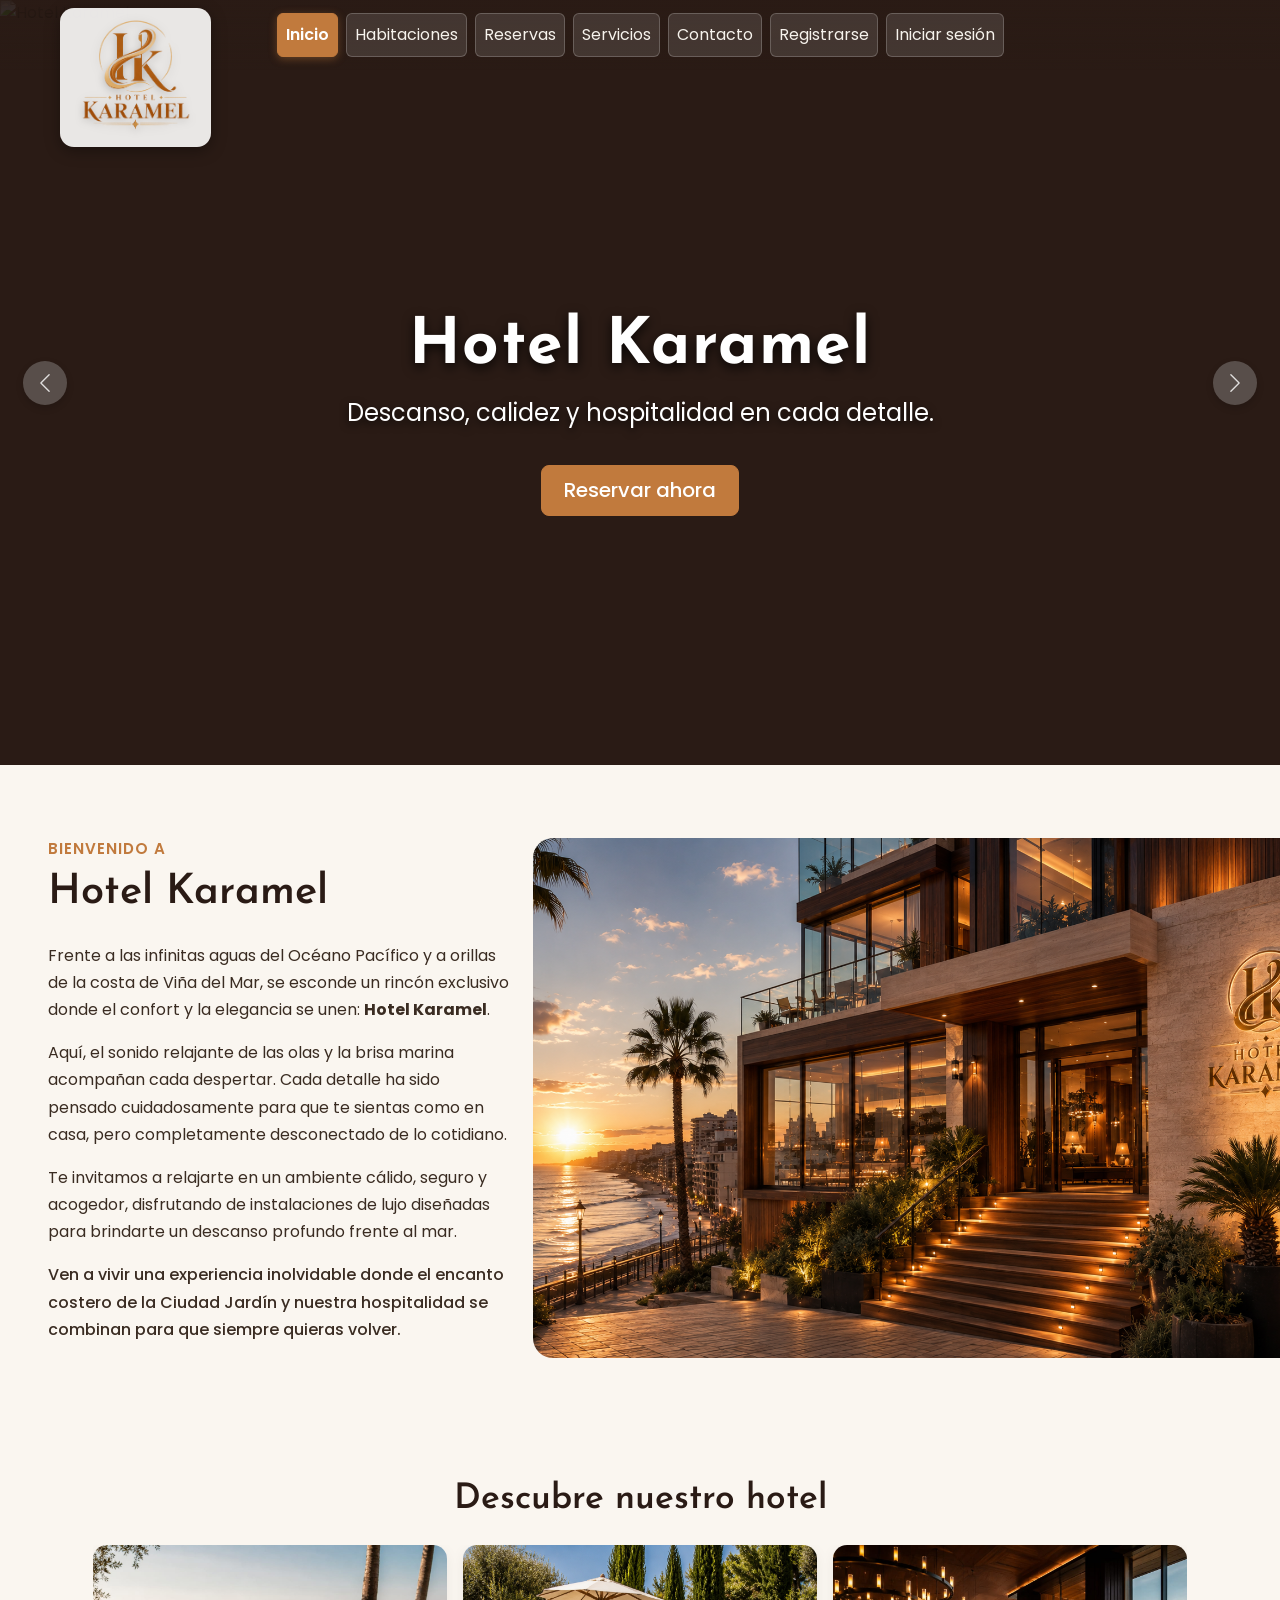
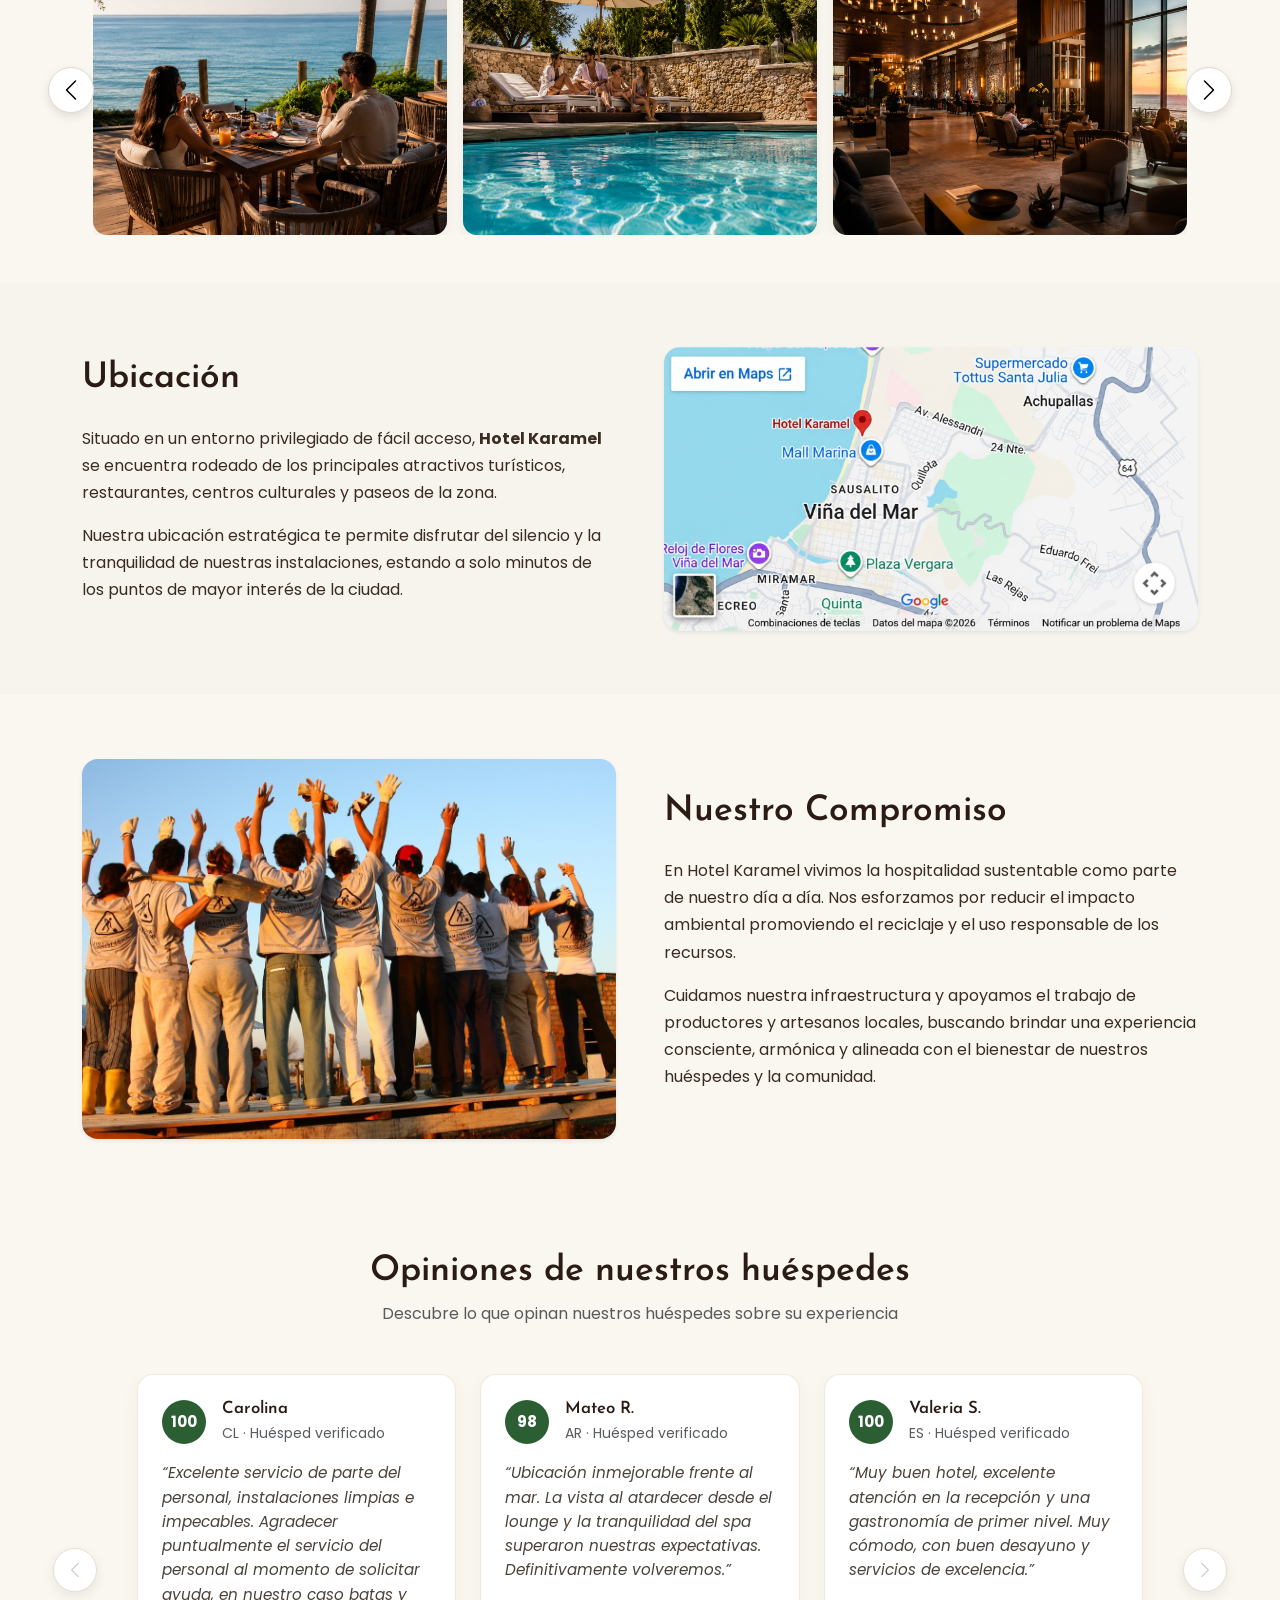
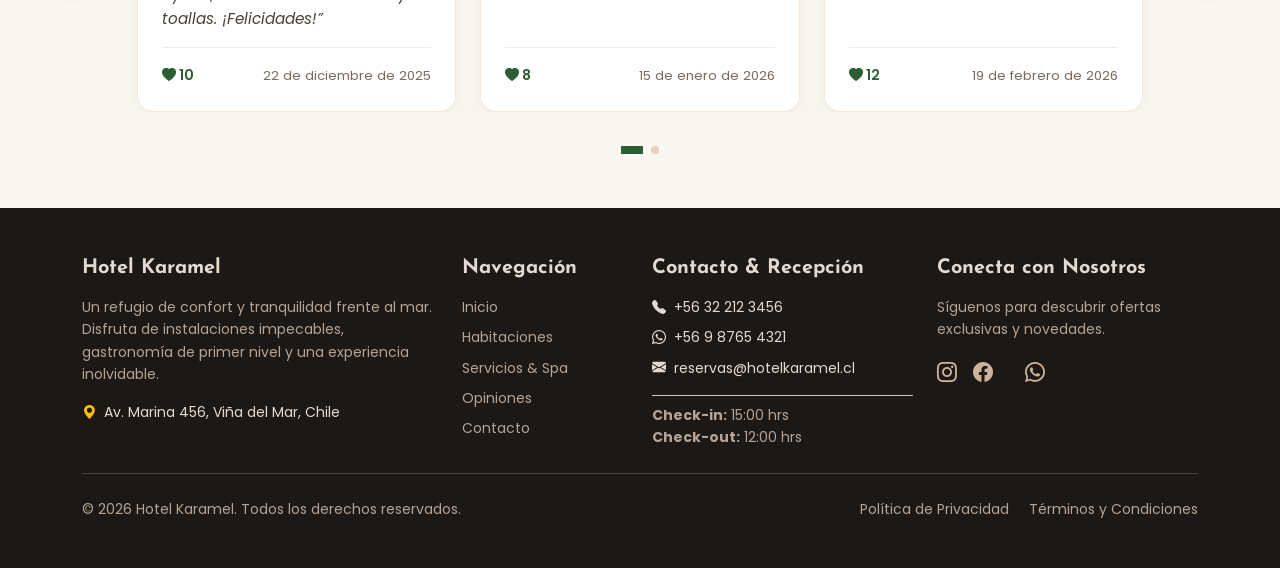
==== commit 5adff7eb: "Cambios finales Mark y Ani" ====
--- a/index.html
+++ b/index.html
@@ -481,6 +481,7 @@
 
     <!-- Bootstrap JS & Script Principal -->
     <script src="https://cdn.jsdelivr.net/npm/bootstrap@5.3.3/dist/js/bootstrap.bundle.min.js"></script>
+    <script src="js/auth.js"></script>
     <script src="js/main.js"></script>
 
 
--- a/css/styles.css
+++ b/css/styles.css
@@ -663,4 +663,695 @@
     padding-top: 0.5rem !important;
     padding-bottom: 1.5rem;
   }
-}+}
+
+
+
+  /*AUTENTICACIÓN"
+  Registro y Login*/
+
+
+
+/* CONTENEDOR PRINCIPAL */
+
+.auth-page {
+    min-height: 100vh;
+    display: flex;
+    align-items: center;
+    justify-content: center;
+    padding: 120px 20px 60px;
+
+}
+
+
+.auth-container {
+
+    width: 100%;
+    max-width: 500px;
+    background: #ffffff;
+    padding: 40px;
+    border-radius: 12px;
+    box-shadow:
+        0 10px 30px
+        rgba(0, 0, 0, 0.1);
+
+}
+
+
+.auth-header {
+    text-align: center;
+    margin-bottom: 30px;
+
+}
+
+
+.auth-header h1 {
+
+    margin-bottom: 10px;
+
+}
+
+
+.auth-header p {
+
+    color: #666;
+    line-height: 1.6;
+
+}
+
+.auth-form {
+
+    display: flex;
+    flex-direction: column;
+    gap: 18px;
+
+}
+
+
+.auth-form .form-group {
+
+    display: flex;
+    flex-direction: column;
+    gap: 8px;
+
+}
+
+
+.auth-form label {
+
+    font-weight: 600;
+
+}
+
+
+
+/* INPUTS */
+
+.auth-form input {
+
+    width: 100%;
+    padding: 12px 14px;
+    border:
+        1px solid #ddd;
+    border-radius: 8px;
+    font-size: 1rem;
+    outline: none;
+    transition: 0.2s;
+
+}
+
+
+.auth-form input:focus {
+
+    border-color: #b8860b;
+    box-shadow:
+        0 0 0 3px
+        rgba(184, 134, 11, 0.1);
+
+}
+
+
+.auth-btn {
+
+    width: 100%;
+    margin-top: 10px;
+
+}
+
+
+.auth-footer {
+
+    text-align: center;
+    margin-top: 25px;
+
+}
+
+
+.auth-footer a {
+
+    color: #b8860b;
+    font-weight: 600;
+    text-decoration: none;
+
+}
+
+
+.auth-footer a:hover {
+
+    text-decoration: underline;
+
+}
+
+
+.auth-message {
+
+    display: none;
+    padding: 12px;
+    border-radius: 8px;
+    text-align: center;
+
+}
+
+
+.auth-message-error {
+
+    display: block;
+    background: #ffe5e5;
+    color: #b00020;
+
+}
+
+
+.auth-message-success {
+
+    display: block;
+    background: #e5f7e8;
+    color: #1b6e2d;
+
+}
+
+@media (max-width: 600px) {
+
+    .auth-container {
+        padding: 30px 20px;
+    }
+
+}
+
+
+/* ============================================
+   PERFIL DE USUARIO
+   ============================================ */
+
+
+.perfil-page {
+
+    min-height: 100vh;
+
+    padding-top: 90px;
+
+    padding-bottom: 60px;
+
+}
+
+
+.perfil-header {
+
+    margin-bottom: 45px;
+
+}
+
+
+.perfil-icon {
+
+    font-size: 4rem;
+
+    color: #b8860b;
+
+}
+
+
+.perfil-header h1 {
+
+    margin-top: 10px;
+
+}
+
+
+.perfil-header p {
+
+    color: #777;
+
+}
+
+
+
+/* ============================================
+   TARJETAS
+   ============================================ */
+
+
+.perfil-card {
+
+    background: #ffffff;
+
+    border-radius: 15px;
+
+    padding: 30px;
+
+    height: 100%;
+
+    box-shadow:
+        0 10px 30px
+        rgba(0, 0, 0, 0.08);
+
+}
+
+
+.perfil-card h2 {
+
+    font-size: 1.5rem;
+
+    margin-bottom: 25px;
+
+}
+
+
+
+/* ============================================
+   INFORMACIÓN
+   ============================================ */
+
+
+.perfil-info {
+
+    display: flex;
+
+    flex-direction: column;
+
+    gap: 20px;
+
+}
+
+
+.perfil-info-item {
+
+    display: flex;
+
+    flex-direction: column;
+
+    gap: 5px;
+
+    padding-bottom: 15px;
+
+    border-bottom:
+        1px solid #eeeeee;
+
+}
+
+
+.perfil-info-label {
+
+    font-size: 0.9rem;
+
+    color: #777;
+
+}
+
+
+
+/* ============================================
+   SIN RESERVAS
+   ============================================ */
+
+
+.sin-reservas {
+
+    text-align: center;
+
+    padding: 40px 20px;
+
+}
+
+
+.sin-reservas-icon {
+
+    font-size: 3rem;
+
+    color: #b8860b;
+
+}
+
+
+.sin-reservas h3 {
+
+    margin-top: 15px;
+
+    font-size: 1.3rem;
+
+}
+
+
+.sin-reservas p {
+
+    color: #777;
+
+    margin-bottom: 25px;
+
+}
+
+
+
+/* ============================================
+   RESPONSIVE
+   ============================================ */
+
+
+@media (max-width: 768px) {
+
+    .perfil-page {
+
+        padding-top: 60px;
+
+    }
+
+
+    .perfil-card {
+
+        padding: 25px 20px;
+
+    }
+
+}
+
+
+/* ============================================
+   RESERVAS DEL PERFIL
+   ============================================ */
+
+
+.reserva-perfil-card {
+
+    background: #ffffff;
+
+    border: 1px solid #eeeeee;
+
+    border-radius: 15px;
+
+    padding: 25px;
+
+    margin-bottom: 25px;
+
+    box-shadow:
+        0 6px 20px
+        rgba(0, 0, 0, 0.05);
+
+}
+
+
+.reserva-perfil-card:last-child {
+
+    margin-bottom: 0;
+
+}
+
+
+
+/* ============================================
+   CABECERA DE RESERVA
+   ============================================ */
+
+
+.reserva-perfil-header {
+
+    display: flex;
+
+    justify-content: space-between;
+
+    align-items: flex-start;
+
+    gap: 20px;
+
+    margin-bottom: 20px;
+
+}
+
+
+.reserva-perfil-header h3 {
+
+    margin: 5px 0 0;
+
+    font-size: 1.35rem;
+
+}
+
+
+.reserva-codigo {
+
+    font-size: 0.8rem;
+
+    color: #777;
+
+    font-weight: 600;
+
+}
+
+
+.reserva-estado {
+
+    display: inline-flex;
+
+    align-items: center;
+
+    gap: 6px;
+
+    background: #e8f7ec;
+
+    color: #218838;
+
+    padding: 7px 12px;
+
+    border-radius: 50px;
+
+    font-size: 0.85rem;
+
+    font-weight: 600;
+
+    white-space: nowrap;
+
+}
+
+
+
+/* ============================================
+   IMAGEN
+   ============================================ */
+
+
+.reserva-perfil-img {
+
+    width: 100%;
+
+    height: 160px;
+
+    object-fit: cover;
+
+    border-radius: 12px;
+
+}
+
+
+
+/* ============================================
+   DATOS
+   ============================================ */
+
+
+.reserva-datos-grid {
+
+    display: grid;
+
+    grid-template-columns:
+        repeat(2, 1fr);
+
+    gap: 20px;
+
+}
+
+
+.reserva-dato {
+
+    display: flex;
+
+    flex-direction: column;
+
+    gap: 5px;
+
+}
+
+
+.reserva-dato span {
+
+    color: #777;
+
+    font-size: 0.85rem;
+
+}
+
+
+.reserva-dato span i {
+
+    color: #b8860b;
+
+    margin-right: 5px;
+
+}
+
+
+
+/* ============================================
+   SERVICIOS
+   ============================================ */
+
+
+.reserva-servicios {
+
+    margin-top: 22px;
+
+    padding-top: 20px;
+
+    border-top:
+        1px solid #eeeeee;
+
+}
+
+
+.reserva-servicios h4 {
+
+    font-size: 1rem;
+
+    margin-bottom: 12px;
+
+}
+
+
+.reserva-servicios-lista {
+
+    display: flex;
+
+    flex-wrap: wrap;
+
+    gap: 10px;
+
+}
+
+
+.reserva-servicio {
+
+    display: inline-flex;
+
+    align-items: center;
+
+    gap: 6px;
+
+    padding: 7px 11px;
+
+    background: #f7f4ed;
+
+    border-radius: 50px;
+
+    font-size: 0.85rem;
+
+}
+
+
+.reserva-servicio i {
+
+    color: #b8860b;
+
+}
+
+
+
+/* ============================================
+   TOTAL
+   ============================================ */
+
+
+.reserva-perfil-footer {
+
+    display: flex;
+
+    justify-content: space-between;
+
+    align-items: flex-end;
+
+    gap: 20px;
+
+    margin-top: 22px;
+
+    padding-top: 20px;
+
+    border-top:
+        1px solid #eeeeee;
+
+}
+
+
+.reserva-total-label {
+
+    display: block;
+
+    color: #777;
+
+    font-size: 0.8rem;
+
+    margin-bottom: 3px;
+
+}
+
+
+.reserva-total {
+
+    display: block;
+
+    color: #b8860b;
+
+    font-size: 1.4rem;
+
+}
+
+
+.reserva-confirmada-texto {
+
+    color: #218838;
+
+    font-size: 0.85rem;
+
+    font-weight: 600;
+
+}
+
+
+
+/* ============================================
+   RESPONSIVE RESERVAS
+   ============================================ */
+
+
+@media (max-width: 768px) {
+
+    .reserva-perfil-header {
+
+        flex-direction: column;
+
+    }
+
+
+    .reserva-datos-grid {
+
+        grid-template-columns: 1fr;
+
+        gap: 12px;
+
+    }
+
+
+    .reserva-perfil-footer {
+
+        flex-direction: column;
+
+        align-items: flex-start;
+
+    }
+
+
+    .reserva-perfil-img {
+
+        height: 200px;
+
+    }
+
+}
+
+
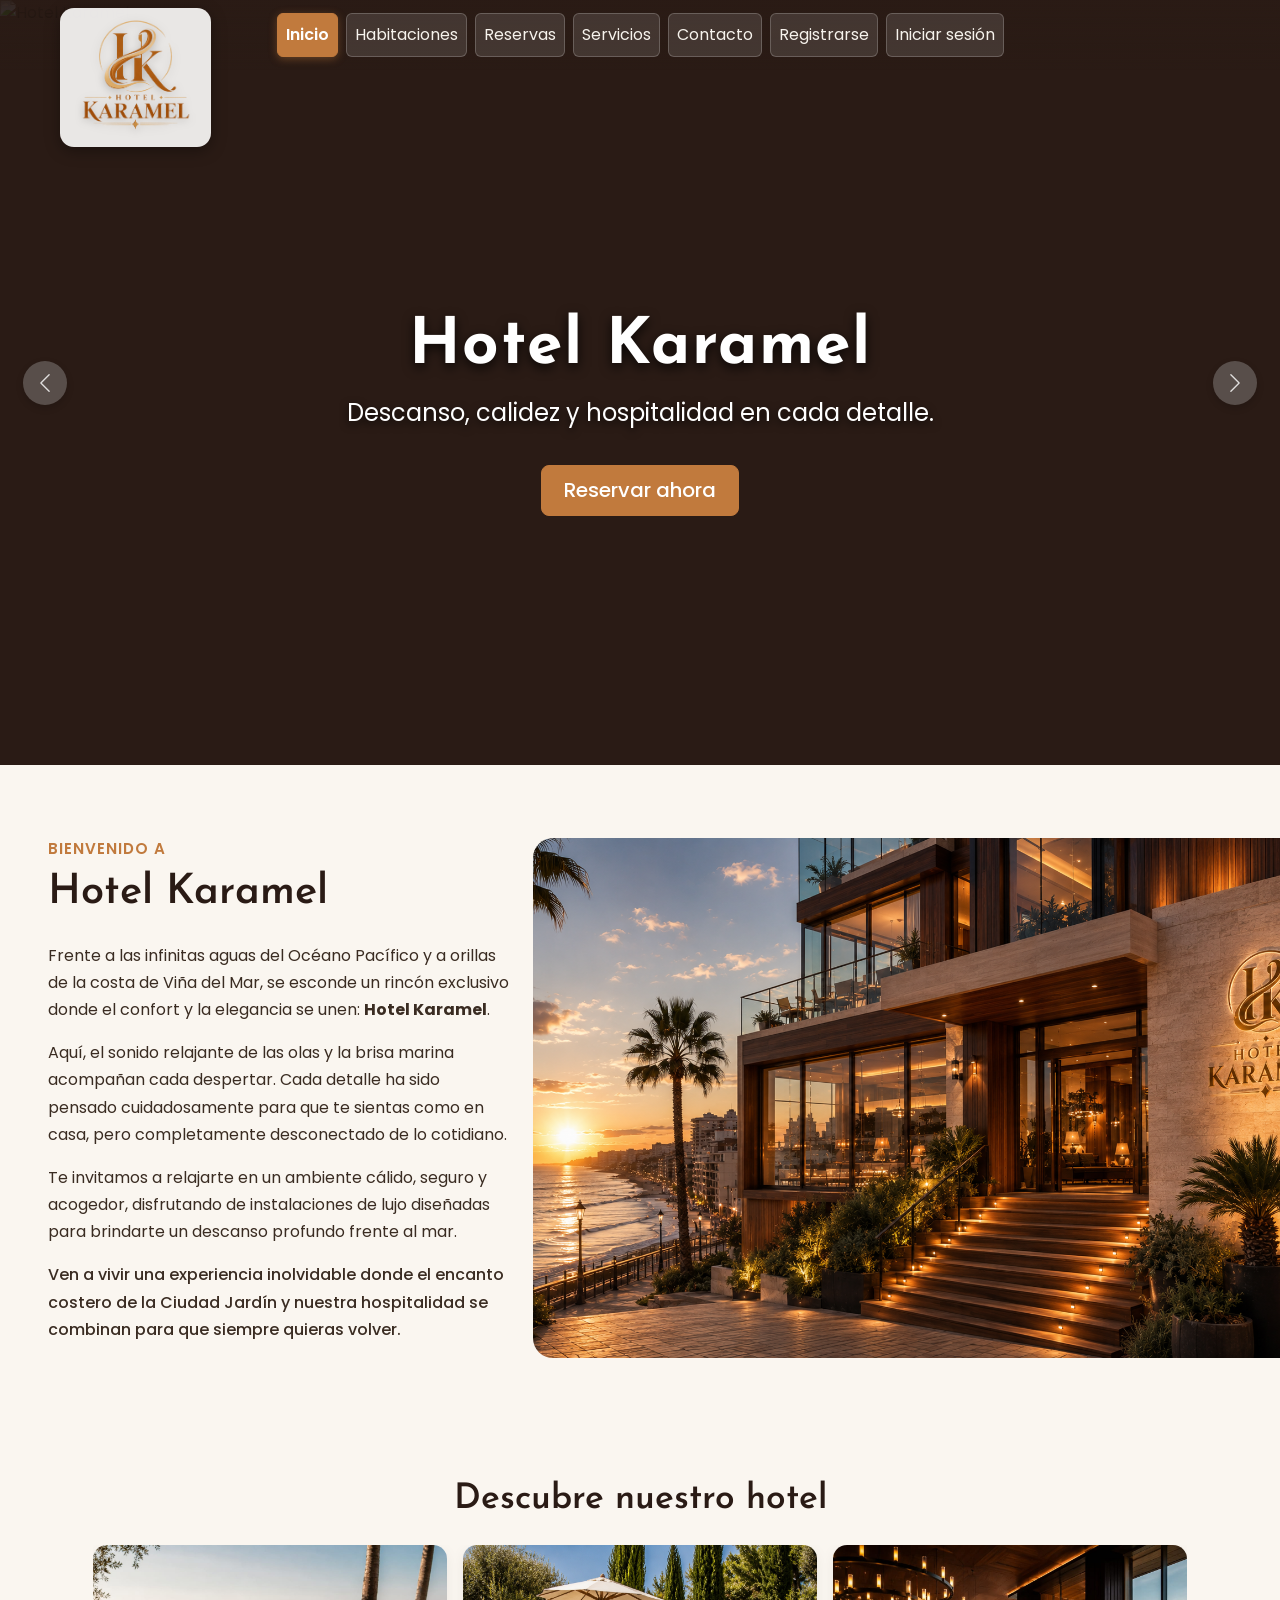
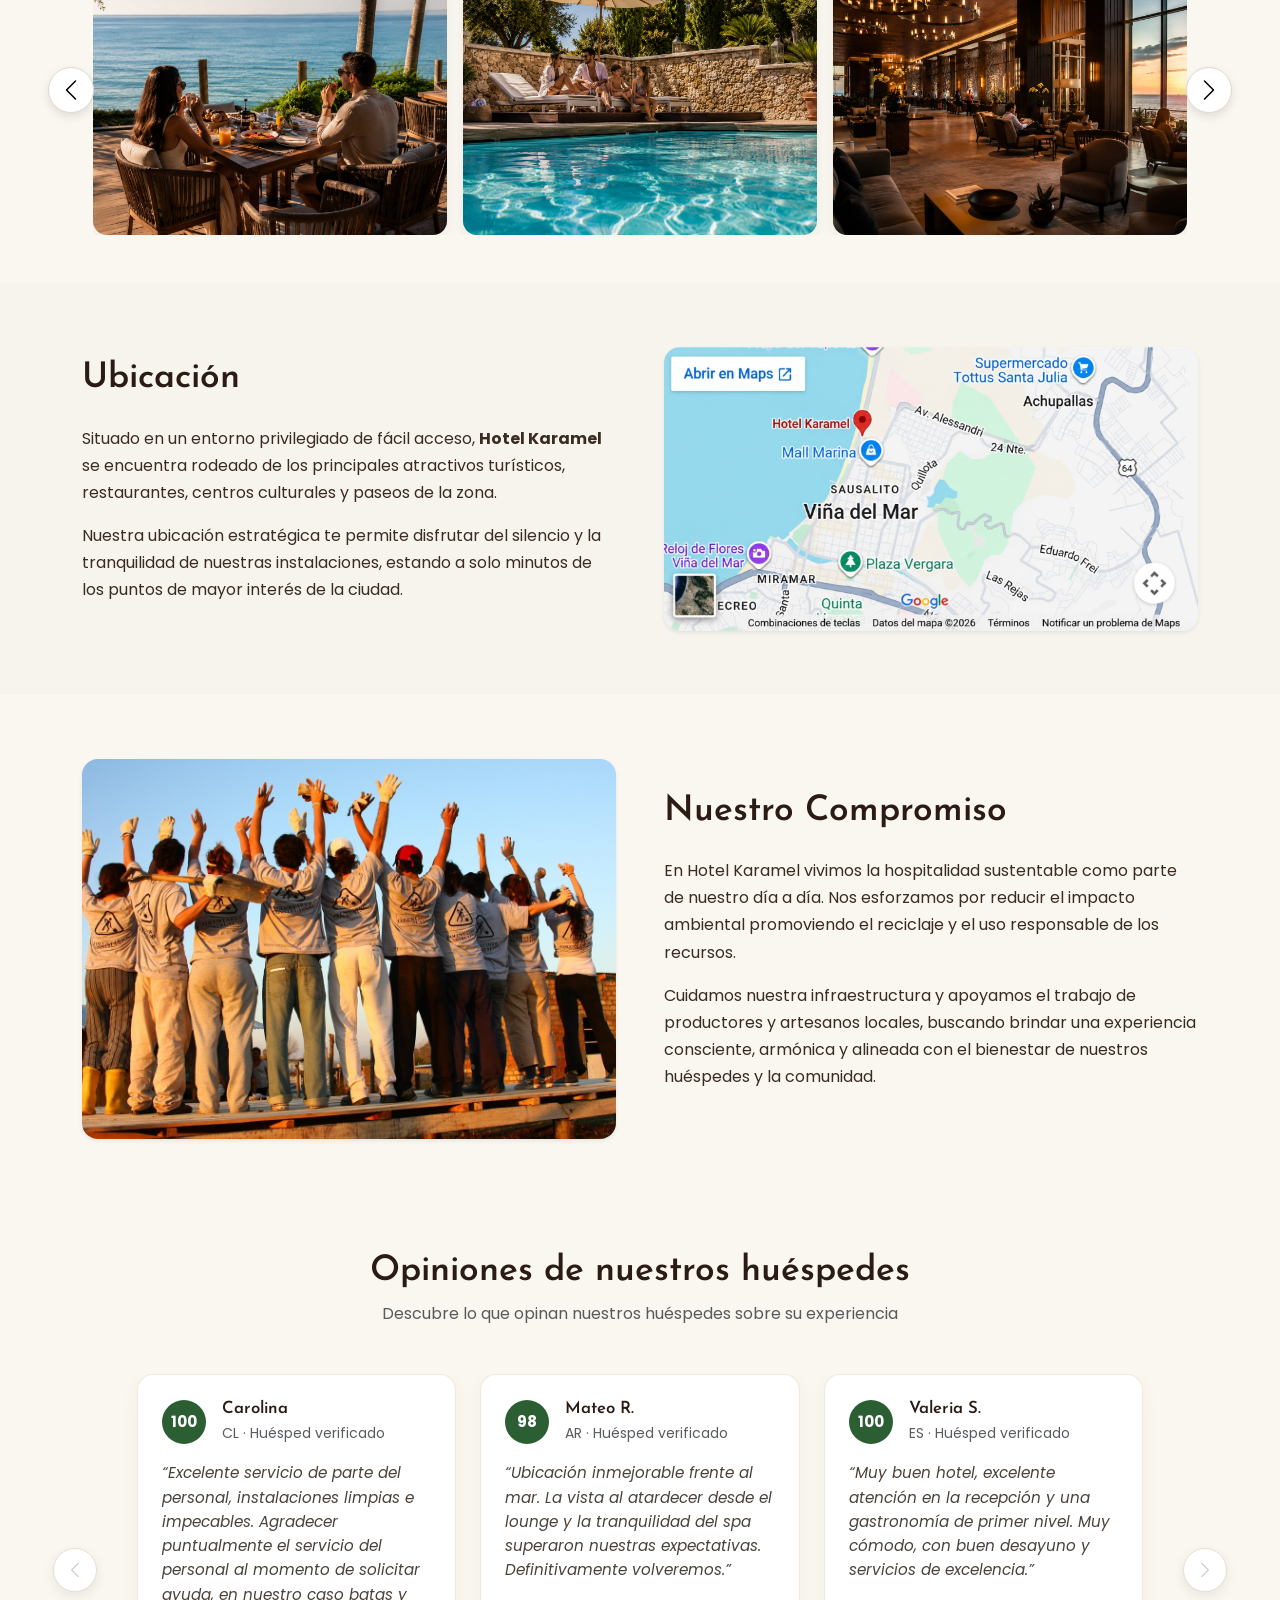
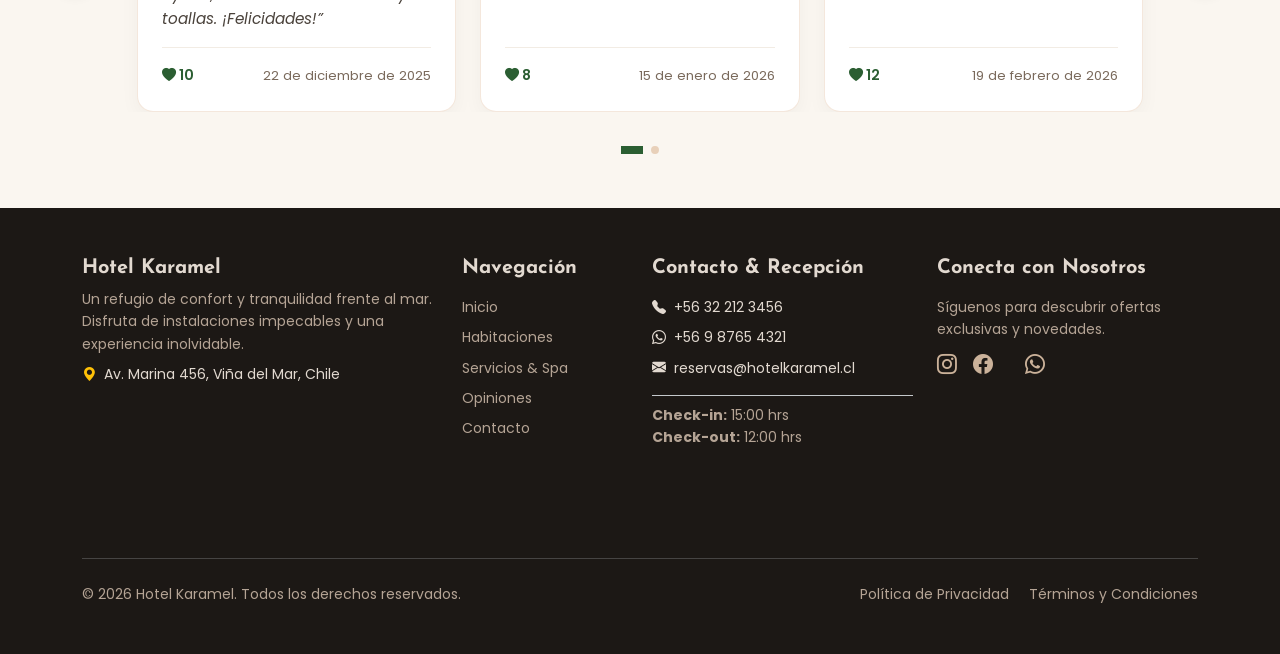
==== commit dd520152: "chore: save editor changes (login/main order, remove auth footers)" ====
--- a/index.html
+++ b/index.html
@@ -161,7 +161,7 @@
                 <div class="carousel-item">
                     <div class="row g-3">
                         <div class="col-12 col-md-6 col-lg-4">
-                            <img src="agregar imagen" class="d-block w-100 img-carrusel-descubre" alt="Áreas de descanso">
+                            <img src="img\suite_karamel.jpg" class="d-block w-100 img-carrusel-descubre" alt="Áreas de descanso">
                         </div>
                         <div class="col-12 col-md-6 col-lg-4 d-none d-md-block">
                             <img src="img/Restaurant.png" class="d-block w-100 img-carrusel-descubre" alt="Experiencias Karamel">
@@ -402,88 +402,12 @@
 </section>
     </main>
 
-    <!-- ===== FOOTER ===== -->
-<footer class="footer-karamel py-5">
-  <div class="container">
-    <div class="row g-4">
-      
-      <!-- Columna 1: Branding y Ubicación -->
-      <div class="col-12 col-md-6 col-lg-4">
-        <h5 class="fw-bold mb-3">Hotel Karamel</h5>
-        <p class="small text-muted mb-3">
-          Un refugio de confort y tranquilidad frente al mar. Disfruta de instalaciones impecables, gastronomía de primer nivel y una experiencia inolvidable.
-        </p>
-        <p class="small mb-1">
-          <i class="bi bi-geo-alt-fill text-warning me-2"></i>Av. Marina 456, Viña del Mar, Chile
-        </p>
-      </div>
-
-      <!-- Columna 2: Navegación Rápida -->
-      <div class="col-6 col-md-3 col-lg-2">
-        <h5 class="fw-bold mb-3">Navegación</h5>
-        <ul class="list-unstyled small mb-0">
-          <li class="mb-2"><a href="#inicio" class="link-footer">Inicio</a></li>
-          <li class="mb-2"><a href="#habitaciones" class="link-footer">Habitaciones</a></li>
-          <li class="mb-2"><a href="#servicios" class="link-footer">Servicios & Spa</a></li>
-          <li class="mb-2"><a href="#opiniones" class="link-footer">Opiniones</a></li>
-          <li class="mb-2"><a href="#contacto" class="link-footer">Contacto</a></li>
-        </ul>
-      </div>
-
-      <!-- Columna 3: Contacto y Horarios de Atención -->
-      <div class="col-6 col-md-3 col-lg-3">
-        <h5 class="fw-bold mb-3">Contacto & Recepción</h5>
-        <ul class="list-unstyled small mb-0">
-          <li class="mb-2">
-            <i class="bi bi-telephone-fill me-2"></i>+56 32 212 3456
-          </li>
-          <li class="mb-2">
-            <i class="bi bi-whatsapp me-2"></i>+56 9 8765 4321
-          </li>
-          <li class="mb-3">
-            <i class="bi bi-envelope-fill me-2"></i>reservas@hotelkaramel.cl
-          </li>
-          <li class="pt-2 border-top border-secondary-subtle">
-            <span class="d-block text-muted"><strong>Check-in:</strong> 15:00 hrs</span>
-            <span class="d-block text-muted"><strong>Check-out:</strong> 12:00 hrs</span>
-          </li>
-        </ul>
-      </div>
-
-      <!-- Columna 4: Redes Sociales -->
-      <div class="col-12 col-md-6 col-lg-3">
-        <h5 class="fw-bold mb-3">Conecta con Nosotros</h5>
-        <p class="small text-muted mb-3">Síguenos para descubrir ofertas exclusivas y novedades.</p>
-        <div class="d-flex gap-3 fs-5">
-          <a href="#" class="icono-red" aria-label="Instagram"><i class="bi bi-instagram"></i></a>
-          <a href="#" class="icono-red" aria-label="Facebook"><i class="bi bi-facebook"></i></a>
-          <a href="#" class="icono-red" aria-label="TripAdvisor"><i class="bi bi-tripadvisor"></i></a>
-          <a href="#" class="icono-red" aria-label="WhatsApp"><i class="bi bi-whatsapp"></i></a>
-        </div>
-      </div>
-
-    </div>
-
-    <hr class="my-4 border-secondary-subtle">
-
-    <!-- Pie Inferior: Copyright y Legal -->
-    <div class="row align-items-center small text-muted">
-      <div class="col-md-6 text-center text-md-start mb-2 mb-md-0">
-        &copy; 2026 Hotel Karamel. Todos los derechos reservados.
-      </div>
-      <div class="col-md-6 text-center text-md-end">
-        <a href="#" class="link-footer me-3">Política de Privacidad</a>
-        <a href="#" class="link-footer">Términos y Condiciones</a>
-      </div>
-    </div>
-  </div>
-</footer>
+    <div id="site-footer"></div>
 
     <!-- Bootstrap JS & Script Principal -->
     <script src="https://cdn.jsdelivr.net/npm/bootstrap@5.3.3/dist/js/bootstrap.bundle.min.js"></script>
     <script src="js/auth.js"></script>
     <script src="js/main.js"></script>
-
-
+    <script src="js/footer.js" defer></script>
 </body>
 </html>
--- a/css/styles.css
+++ b/css/styles.css
@@ -275,6 +275,16 @@
 .card-karamel .precio {
   color: var(--karamel-amber);
   font-weight: 700;
+}
+
+/* Clickable card helper for keyboard accessibility */
+.clickable-card {
+  cursor: pointer;
+}
+
+.clickable-card:focus-visible {
+  outline: 2px solid var(--karamel-amber);
+  outline-offset: 3px;
 }
 
 /* ==========================================================================
@@ -1354,4 +1364,44 @@
 
 }
 
-
+/* ==========================================================================
+   13. PÁGINA DE CONTACTO
+   ========================================================================== */
+.icono-contacto-circulo {
+  width: 44px;
+  height: 44px;
+  min-width: 44px;
+  background-color: var(--karamel-amber);
+  color: #ffffff;
+  border-radius: 50%;
+  display: flex;
+  align-items: center;
+  justify-content: center;
+  font-size: 1.05rem;
+  flex-shrink: 0;
+}
+
+.contacto-red-social {
+  color: var(--karamel-amber);
+  transition: transform 0.2s ease, color 0.2s ease;
+}
+
+.contacto-red-social:hover {
+  color: var(--karamel-dark);
+  transform: translateY(-2px);
+}
+
+.contacto-mapa-img {
+  height: 320px;
+  object-fit: cover;
+  border-radius: 1.25rem;
+  box-shadow: 0 10px 30px rgba(0, 0, 0, 0.08);
+}
+
+@media (max-width: 767.98px) {
+  .contacto-mapa-img {
+    height: 220px;
+  }
+}
+
+
